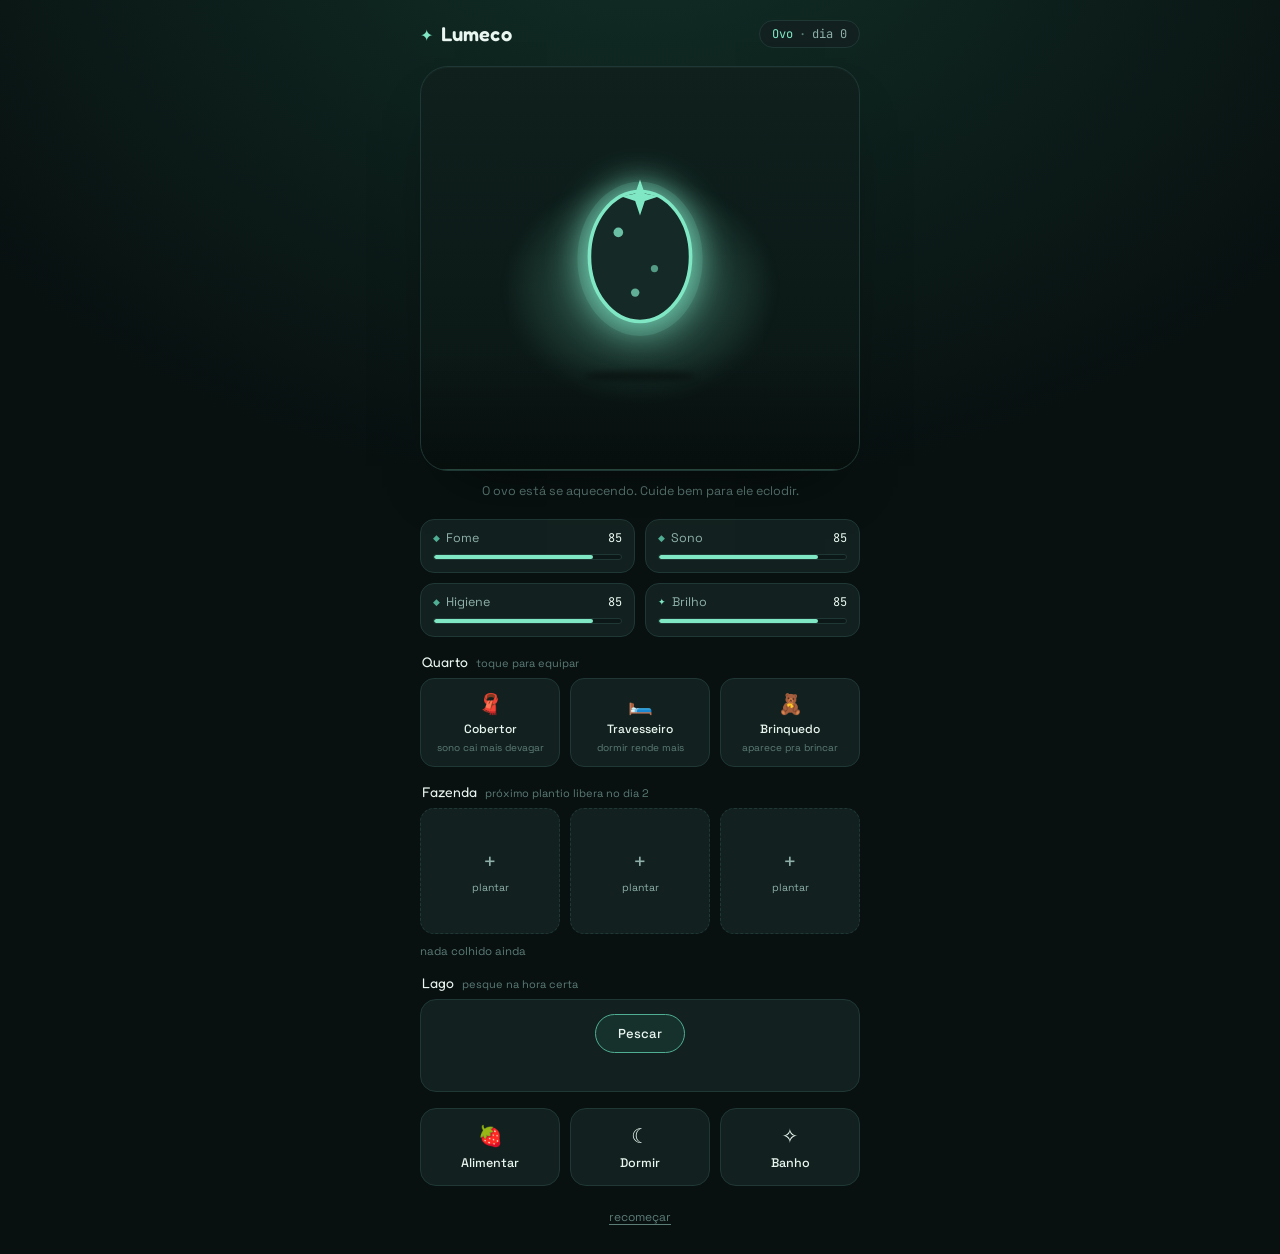
==== index.html @ 7950982f "Adiciona fazendinha (plantio/colheita por tempo) e minigame de pesca" ====
<!DOCTYPE html>
<html lang="pt-BR">
<head>
<meta charset="UTF-8">
<meta name="viewport" content="width=device-width, initial-scale=1.0">
<title>Lumeco — seu bichinho de luz</title>
<link rel="preconnect" href="https://fonts.googleapis.com">
<link rel="preconnect" href="https://fonts.gstatic.com" crossorigin>
<link href="https://fonts.googleapis.com/css2?family=Fredoka:wght@500;600;700&family=Space+Grotesk:wght@400;500;600&family=JetBrains+Mono:wght@500;600&display=swap" rel="stylesheet">
<link rel="stylesheet" href="style.css">
</head>
<body>

<div class="scene">

  <header class="topbar">
    <div class="brand">
      <span class="brand-glyph">✦</span>
      <span class="brand-name">Lumeco</span>
    </div>
    <div class="age-chip">
      <span id="stageLabel">Ovo</span>
      <span class="age-dot">·</span>
      <span id="ageLabel">dia 0</span>
    </div>
  </header>

  <main class="terrarium-wrap">
    <section class="terrarium" id="terrarium">
      <div class="terrarium-glow" id="terrariumGlow"></div>
      <div class="floor"></div>
      <div class="blanket" id="blanket"></div>
      <div class="creature-holder">
        <div class="pillow" id="pillow"></div>
        <svg id="creatureSvg" viewBox="0 0 200 200" class="creature">
          <!-- preenchido via JS -->
        </svg>
        <div class="shadow" id="creatureShadow"></div>
      </div>
      <button class="toy" id="toyBtn" title="Brincar">🧸</button>
      <div class="bubble" id="speechBubble"></div>
      <div class="sparkles" id="sparkles"></div>
    </section>

    <p class="hint" id="hint">Toque em Alimentar, Dormir ou Banho para cuidar dele.</p>
  </main>

  <section class="stats" aria-label="Status do bichinho">
    <div class="stat" data-stat="fome">
      <div class="stat-head">
        <span class="stat-icon">◆</span>
        <span class="stat-name">Fome</span>
        <span class="stat-value" id="valFome">100</span>
      </div>
      <div class="bar"><div class="bar-fill" id="barFome"></div></div>
    </div>
    <div class="stat" data-stat="sono">
      <div class="stat-head">
        <span class="stat-icon">◆</span>
        <span class="stat-name">Sono</span>
        <span class="stat-value" id="valSono">100</span>
      </div>
      <div class="bar"><div class="bar-fill" id="barSono"></div></div>
    </div>
    <div class="stat" data-stat="higiene">
      <div class="stat-head">
        <span class="stat-icon">◆</span>
        <span class="stat-name">Higiene</span>
        <span class="stat-value" id="valHigiene">100</span>
      </div>
      <div class="bar"><div class="bar-fill" id="barHigiene"></div></div>
    </div>
    <div class="stat glow-stat" data-stat="brilho">
      <div class="stat-head">
        <span class="stat-icon">✦</span>
        <span class="stat-name">Brilho</span>
        <span class="stat-value" id="valBrilho">100</span>
      </div>
      <div class="bar"><div class="bar-fill" id="barBrilho"></div></div>
    </div>
  </section>

  <section class="room" aria-label="Itens do quarto">
    <div class="room-head">
      <span class="room-title">Quarto</span>
      <span class="room-sub">toque para equipar</span>
    </div>
    <div class="shelf">
      <button class="item-toggle" id="itemCobertor" data-item="cobertor">
        <span class="item-icon">🧣</span>
        <span class="item-name">Cobertor</span>
        <span class="item-desc">sono cai mais devagar</span>
      </button>
      <button class="item-toggle" id="itemTravesseiro" data-item="travesseiro">
        <span class="item-icon">🛏️</span>
        <span class="item-name">Travesseiro</span>
        <span class="item-desc">dormir rende mais</span>
      </button>
      <button class="item-toggle" id="itemBrinquedo" data-item="brinquedo">
        <span class="item-icon">🧸</span>
        <span class="item-name">Brinquedo</span>
        <span class="item-desc">aparece pra brincar</span>
      </button>
    </div>
  </section>

  <section class="farm" aria-label="Fazenda">
    <div class="room-head">
      <span class="room-title">Fazenda</span>
      <span class="room-sub" id="farmSub">toque num canteiro vazio</span>
    </div>
    <div class="plots" id="plots"></div>
    <div class="inventory" id="inventory"></div>
  </section>

  <section class="pond" aria-label="Lago">
    <div class="room-head">
      <span class="room-title">Lago</span>
      <span class="room-sub">pesque na hora certa</span>
    </div>
    <div class="pond-box" id="pondBox">
      <button class="pond-btn" id="btnFish">Pescar</button>
      <div class="fish-game hidden" id="fishGame">
        <div class="fish-track">
          <div class="fish-zone"></div>
          <div class="fish-marker" id="fishMarker"></div>
        </div>
        <button class="catch-btn" id="btnCatch">Fisgar!</button>
      </div>
      <p class="pond-msg" id="pondMsg"></p>
    </div>
  </section>

  <nav class="actions">
    <button class="action-btn" id="btnFeed" data-action="fome">
      <span class="action-icon">🍓</span>
      <span>Alimentar</span>
    </button>
    <button class="action-btn" id="btnSleep" data-action="sono">
      <span class="action-icon">☾</span>
      <span>Dormir</span>
    </button>
    <button class="action-btn" id="btnClean" data-action="higiene">
      <span class="action-icon">✧</span>
      <span>Banho</span>
    </button>
  </nav>

  <footer class="footer">
    <button class="reset-link" id="btnReset">recomeçar</button>
  </footer>

</div>

<script src="script.js"></script>
</body>
</html>
---- style.css ----
:root {
  --bg: #0c1717;
  --bg-deep: #081010;
  --panel: #12211f;
  --panel-2: #16302c;
  --line: #1f3835;
  --mint: #7fe7c4;
  --mint-soft: #4fae94;
  --amber: #f2a65a;
  --coral: #e2637a;
  --text: #eaf6f0;
  --text-dim: #8fb0aa;
  --text-faint: #5c7c76;

  --font-display: 'Fredoka', system-ui, sans-serif;
  --font-body: 'Space Grotesk', system-ui, sans-serif;
  --font-mono: 'JetBrains Mono', ui-monospace, monospace;
}

* { box-sizing: border-box; }

html, body {
  margin: 0;
  padding: 0;
  background: var(--bg-deep);
  color: var(--text);
  font-family: var(--font-body);
  -webkit-font-smoothing: antialiased;
}

body {
  min-height: 100vh;
  display: flex;
  justify-content: center;
  background:
    radial-gradient(120% 90% at 50% -10%, #123028 0%, transparent 55%),
    var(--bg-deep);
}

.scene {
  width: 100%;
  max-width: 480px;
  min-height: 100vh;
  display: flex;
  flex-direction: column;
  padding: 20px 20px 28px;
}

/* ---------- topbar ---------- */

.topbar {
  display: flex;
  align-items: center;
  justify-content: space-between;
  margin-bottom: 18px;
}

.brand {
  display: flex;
  align-items: baseline;
  gap: 7px;
  font-family: var(--font-display);
  font-weight: 600;
  font-size: 20px;
  letter-spacing: 0.01em;
}

.brand-glyph {
  color: var(--mint);
  font-size: 16px;
}

.age-chip {
  font-family: var(--font-mono);
  font-size: 12px;
  color: var(--text-dim);
  background: var(--panel);
  border: 1px solid var(--line);
  border-radius: 999px;
  padding: 5px 12px;
  display: flex;
  gap: 6px;
  align-items: center;
}

.age-dot { color: var(--text-faint); }

#stageLabel { color: var(--mint); }

/* ---------- terrarium ---------- */

.terrarium-wrap {
  display: flex;
  flex-direction: column;
  align-items: center;
  gap: 10px;
}

.terrarium {
  position: relative;
  width: 100%;
  aspect-ratio: 1 / 0.92;
  border-radius: 28px;
  background: linear-gradient(180deg, #0f201d 0%, #0a1614 100%);
  border: 1px solid var(--line);
  overflow: hidden;
  box-shadow:
    inset 0 1px 0 rgba(255,255,255,0.03),
    0 30px 60px -35px rgba(0,0,0,0.7);
}

.terrarium-glow {
  position: absolute;
  inset: 0;
  background: radial-gradient(45% 40% at 50% 55%, var(--glow-color, var(--mint)) 0%, transparent 70%);
  opacity: var(--glow-strength, 0.25);
  filter: blur(6px);
  transition: opacity 0.6s ease, background 0.6s ease;
  animation: breathe 4.5s ease-in-out infinite;
  pointer-events: none;
}

@keyframes breathe {
  0%, 100% { transform: scale(1); }
  50% { transform: scale(1.08); }
}

.floor {
  position: absolute;
  left: 0; right: 0; bottom: 0;
  height: 30%;
  background: linear-gradient(180deg, transparent 0%, rgba(0,0,0,0.35) 100%);
  pointer-events: none;
}

.creature-holder {
  position: absolute;
  left: 50%;
  bottom: 22%;
  transform: translateX(-50%);
  width: 55%;
  display: flex;
  flex-direction: column;
  align-items: center;
}

.creature {
  width: 100%;
  height: auto;
  animation: bob 3.2s ease-in-out infinite;
  filter: drop-shadow(0 0 18px var(--glow-color, var(--mint)));
}

@keyframes bob {
  0%, 100% { transform: translateY(0); }
  50% { transform: translateY(-6px); }
}

.creature.sad { animation-duration: 3.2s; }
.creature.bounce { animation: hop 0.5s ease-in-out; }

@keyframes hop {
  0% { transform: translateY(0) scale(1); }
  35% { transform: translateY(-18px) scale(1.05, 0.95); }
  60% { transform: translateY(0) scale(0.96, 1.05); }
  100% { transform: translateY(0) scale(1); }
}

.shadow {
  width: 60%;
  height: 10px;
  margin-top: 6px;
  border-radius: 50%;
  background: rgba(0,0,0,0.45);
  filter: blur(3px);
  transition: width 0.3s ease;
}

.bubble {
  position: absolute;
  top: 14px;
  left: 50%;
  transform: translateX(-50%) translateY(-6px);
  background: var(--panel-2);
  border: 1px solid var(--line);
  color: var(--text);
  font-family: var(--font-body);
  font-size: 13px;
  padding: 6px 14px;
  border-radius: 999px;
  opacity: 0;
  pointer-events: none;
  transition: opacity 0.3s ease, transform 0.3s ease;
  white-space: nowrap;
}

.bubble.show {
  opacity: 1;
  transform: translateX(-50%) translateY(0);
}

.pillow {
  width: 46px;
  height: 16px;
  border-radius: 40% 40% 45% 45%;
  background: linear-gradient(180deg, #2a4440, #1a302c);
  border: 1px solid var(--line);
  margin-bottom: -6px;
  opacity: 0;
  transform: scale(0.9);
  transition: opacity 0.4s ease, transform 0.4s ease;
}

.pillow.equipped {
  opacity: 1;
  transform: scale(1);
}

.blanket {
  position: absolute;
  left: 0;
  right: 0;
  bottom: 0;
  height: 0;
  background: linear-gradient(180deg, transparent 0%, rgba(127,231,196,0.10) 40%, rgba(127,231,196,0.22) 100%);
  border-top: 1px solid rgba(127,231,196,0.25);
  transition: height 0.5s ease;
  pointer-events: none;
}

.blanket.equipped {
  height: 16%;
}

.toy {
  position: absolute;
  right: 16px;
  bottom: 16px;
  width: 42px;
  height: 42px;
  border-radius: 50%;
  border: 1px solid var(--line);
  background: var(--panel-2);
  font-size: 19px;
  display: none;
  align-items: center;
  justify-content: center;
  cursor: pointer;
  animation: toy-float 2.6s ease-in-out infinite;
}

.toy.equipped {
  display: flex;
}

.toy:disabled {
  opacity: 0.35;
  cursor: default;
  animation: none;
}

.toy:active:not(:disabled) {
  transform: scale(0.9);
}

@keyframes toy-float {
  0%, 100% { transform: translateY(0); }
  50% { transform: translateY(-5px); }
}

.sparkles {
  position: absolute;
  inset: 0;
  pointer-events: none;
}

.spark {
  position: absolute;
  color: var(--mint);
  font-size: 12px;
  opacity: 0;
  animation: sparkle-up 1.1s ease-out forwards;
}

@keyframes sparkle-up {
  0% { opacity: 0; transform: translateY(0) scale(0.6); }
  20% { opacity: 1; }
  100% { opacity: 0; transform: translateY(-46px) scale(1); }
}

.hint {
  font-size: 12.5px;
  color: var(--text-faint);
  text-align: center;
  margin: 2px 0 0;
}

/* ---------- stats ---------- */

.stats {
  display: grid;
  grid-template-columns: 1fr 1fr;
  gap: 10px;
  margin-top: 20px;
}

.stat {
  background: var(--panel);
  border: 1px solid var(--line);
  border-radius: 14px;
  padding: 10px 12px 12px;
}

.stat-head {
  display: flex;
  align-items: center;
  gap: 6px;
  margin-bottom: 8px;
}

.stat-icon {
  font-size: 9px;
  color: var(--mint-soft);
}

.glow-stat .stat-icon { color: var(--mint); }

.stat-name {
  font-size: 12.5px;
  color: var(--text-dim);
  flex: 1;
}

.stat-value {
  font-family: var(--font-mono);
  font-size: 12px;
  color: var(--text);
}

.bar {
  height: 6px;
  border-radius: 999px;
  background: var(--bg);
  overflow: hidden;
  border: 1px solid var(--line);
}

.bar-fill {
  height: 100%;
  width: 100%;
  border-radius: 999px;
  background: var(--mint);
  transition: width 0.5s ease, background 0.5s ease;
}

/* ---------- room / items ---------- */

.room {
  margin-top: 16px;
}

.room-head {
  display: flex;
  align-items: baseline;
  gap: 8px;
  margin-bottom: 8px;
  padding: 0 2px;
}

.room-title {
  font-family: var(--font-display);
  font-size: 14px;
  color: var(--text);
}

.room-sub {
  font-size: 11px;
  color: var(--text-faint);
}

.shelf {
  display: grid;
  grid-template-columns: repeat(3, 1fr);
  gap: 10px;
}

.item-toggle {
  display: flex;
  flex-direction: column;
  align-items: center;
  gap: 4px;
  padding: 12px 6px;
  border-radius: 14px;
  border: 1px solid var(--line);
  background: var(--panel);
  color: var(--text-dim);
  font-family: var(--font-body);
  cursor: pointer;
  transition: border-color 0.2s ease, background 0.2s ease, transform 0.15s ease;
}

.item-toggle:active {
  transform: scale(0.96);
}

.item-icon {
  font-size: 20px;
}

.item-name {
  font-size: 12px;
  font-weight: 500;
  color: var(--text);
}

.item-desc {
  font-size: 10px;
  color: var(--text-faint);
  text-align: center;
  line-height: 1.3;
}

.item-toggle.on {
  border-color: var(--mint);
  background: var(--panel-2);
  box-shadow: 0 0 0 1px rgba(127,231,196,0.25) inset;
}

.item-toggle.on .item-icon {
  filter: drop-shadow(0 0 6px var(--mint));
}

/* ---------- farm ---------- */

.farm { margin-top: 16px; }

.plots {
  display: grid;
  grid-template-columns: repeat(3, 1fr);
  gap: 10px;
  margin-bottom: 10px;
}

.plot {
  aspect-ratio: 1 / 0.9;
  border-radius: 14px;
  border: 1px dashed var(--line);
  background: var(--panel);
  display: flex;
  flex-direction: column;
  align-items: center;
  justify-content: center;
  gap: 6px;
  cursor: pointer;
  padding: 6px;
  color: var(--text-dim);
  font-family: var(--font-body);
  transition: border-color 0.2s ease, background 0.2s ease;
}

.plot:hover { border-color: var(--mint-soft); }

.plot.growing {
  border-style: solid;
  border-color: var(--line);
  cursor: default;
}

.plot.ready {
  border-style: solid;
  border-color: var(--mint);
  background: var(--panel-2);
  animation: ready-pulse 1.6s ease-in-out infinite;
}

@keyframes ready-pulse {
  0%, 100% { box-shadow: 0 0 0 0 rgba(127,231,196,0.0); }
  50% { box-shadow: 0 0 0 5px rgba(127,231,196,0.12); }
}

.plot-icon { font-size: 22px; }
.plot-label { font-size: 10.5px; text-align: center; line-height: 1.25; }

.plot-bar {
  width: 80%;
  height: 4px;
  border-radius: 999px;
  background: var(--bg);
  border: 1px solid var(--line);
  overflow: hidden;
}
.plot-bar-fill {
  height: 100%;
  background: var(--mint-soft);
  transition: width 1s linear;
}

.plot-picker {
  display: flex;
  gap: 8px;
}
.plot-picker button {
  width: 34px;
  height: 34px;
  border-radius: 10px;
  border: 1px solid var(--line);
  background: var(--panel-2);
  font-size: 16px;
  cursor: pointer;
}

.inventory {
  display: flex;
  flex-wrap: wrap;
  gap: 8px;
}

.inv-item {
  display: flex;
  align-items: center;
  gap: 6px;
  padding: 7px 11px;
  border-radius: 999px;
  border: 1px solid var(--line);
  background: var(--panel);
  font-family: var(--font-mono);
  font-size: 12px;
  color: var(--text-dim);
  cursor: pointer;
}

.inv-item:active { transform: scale(0.95); }
.inv-item .inv-icon { font-size: 14px; }
.inv-item .inv-count { color: var(--mint); }

.inv-empty {
  font-size: 11.5px;
  color: var(--text-faint);
}

/* ---------- pond ---------- */

.pond { margin-top: 16px; }

.pond-box {
  background: var(--panel);
  border: 1px solid var(--line);
  border-radius: 16px;
  padding: 14px;
  display: flex;
  flex-direction: column;
  align-items: center;
  gap: 10px;
}

.pond-btn {
  padding: 10px 22px;
  border-radius: 999px;
  border: 1px solid var(--mint-soft);
  background: var(--panel-2);
  color: var(--text);
  font-family: var(--font-body);
  font-weight: 500;
  font-size: 13px;
  cursor: pointer;
}

.pond-btn:active { transform: scale(0.96); }

.fish-game {
  width: 100%;
  display: flex;
  flex-direction: column;
  align-items: center;
  gap: 12px;
}

.fish-game.hidden { display: none; }

.fish-track {
  position: relative;
  width: 100%;
  height: 14px;
  background: var(--bg);
  border: 1px solid var(--line);
  border-radius: 999px;
  overflow: hidden;
}

.fish-zone {
  position: absolute;
  left: 42%;
  width: 16%;
  top: 0;
  bottom: 0;
  background: rgba(127,231,196,0.22);
}

.fish-marker {
  position: absolute;
  top: -3px;
  left: 0;
  width: 10px;
  height: 20px;
  border-radius: 4px;
  background: var(--mint);
  box-shadow: 0 0 8px var(--mint);
  animation: fish-swim 1.6s ease-in-out infinite;
}

@keyframes fish-swim {
  0%, 100% { left: 0; }
  50% { left: calc(100% - 10px); }
}

.catch-btn {
  padding: 9px 24px;
  border-radius: 999px;
  border: none;
  background: var(--mint);
  color: #0c1717;
  font-family: var(--font-body);
  font-weight: 600;
  font-size: 13px;
  cursor: pointer;
}

.catch-btn:active { transform: scale(0.95); }

.pond-msg {
  min-height: 14px;
  font-size: 12px;
  color: var(--text-dim);
  margin: 0;
}

/* ---------- actions ---------- */

.actions {
  display: grid;
  grid-template-columns: repeat(3, 1fr);
  gap: 10px;
  margin-top: 16px;
}

.action-btn {
  display: flex;
  flex-direction: column;
  align-items: center;
  gap: 6px;
  padding: 14px 8px;
  border-radius: 16px;
  border: 1px solid var(--line);
  background: var(--panel);
  color: var(--text);
  font-family: var(--font-body);
  font-size: 12.5px;
  font-weight: 500;
  cursor: pointer;
  transition: transform 0.15s ease, background 0.15s ease, border-color 0.15s ease;
}

.action-btn:hover {
  border-color: var(--mint-soft);
  background: var(--panel-2);
}

.action-btn:active {
  transform: scale(0.95);
}

.action-icon {
  font-size: 20px;
}

.action-btn:disabled {
  opacity: 0.4;
  cursor: default;
  transform: none;
}

/* ---------- footer ---------- */

.footer {
  display: flex;
  justify-content: center;
  margin-top: 22px;
}

.reset-link {
  background: none;
  border: none;
  color: var(--text-faint);
  font-family: var(--font-body);
  font-size: 12px;
  text-decoration: underline;
  text-underline-offset: 3px;
  cursor: pointer;
}

.reset-link:hover { color: var(--text-dim); }

/* ---------- responsive ---------- */

@media (max-width: 360px) {
  .stats { grid-template-columns: 1fr; }
}
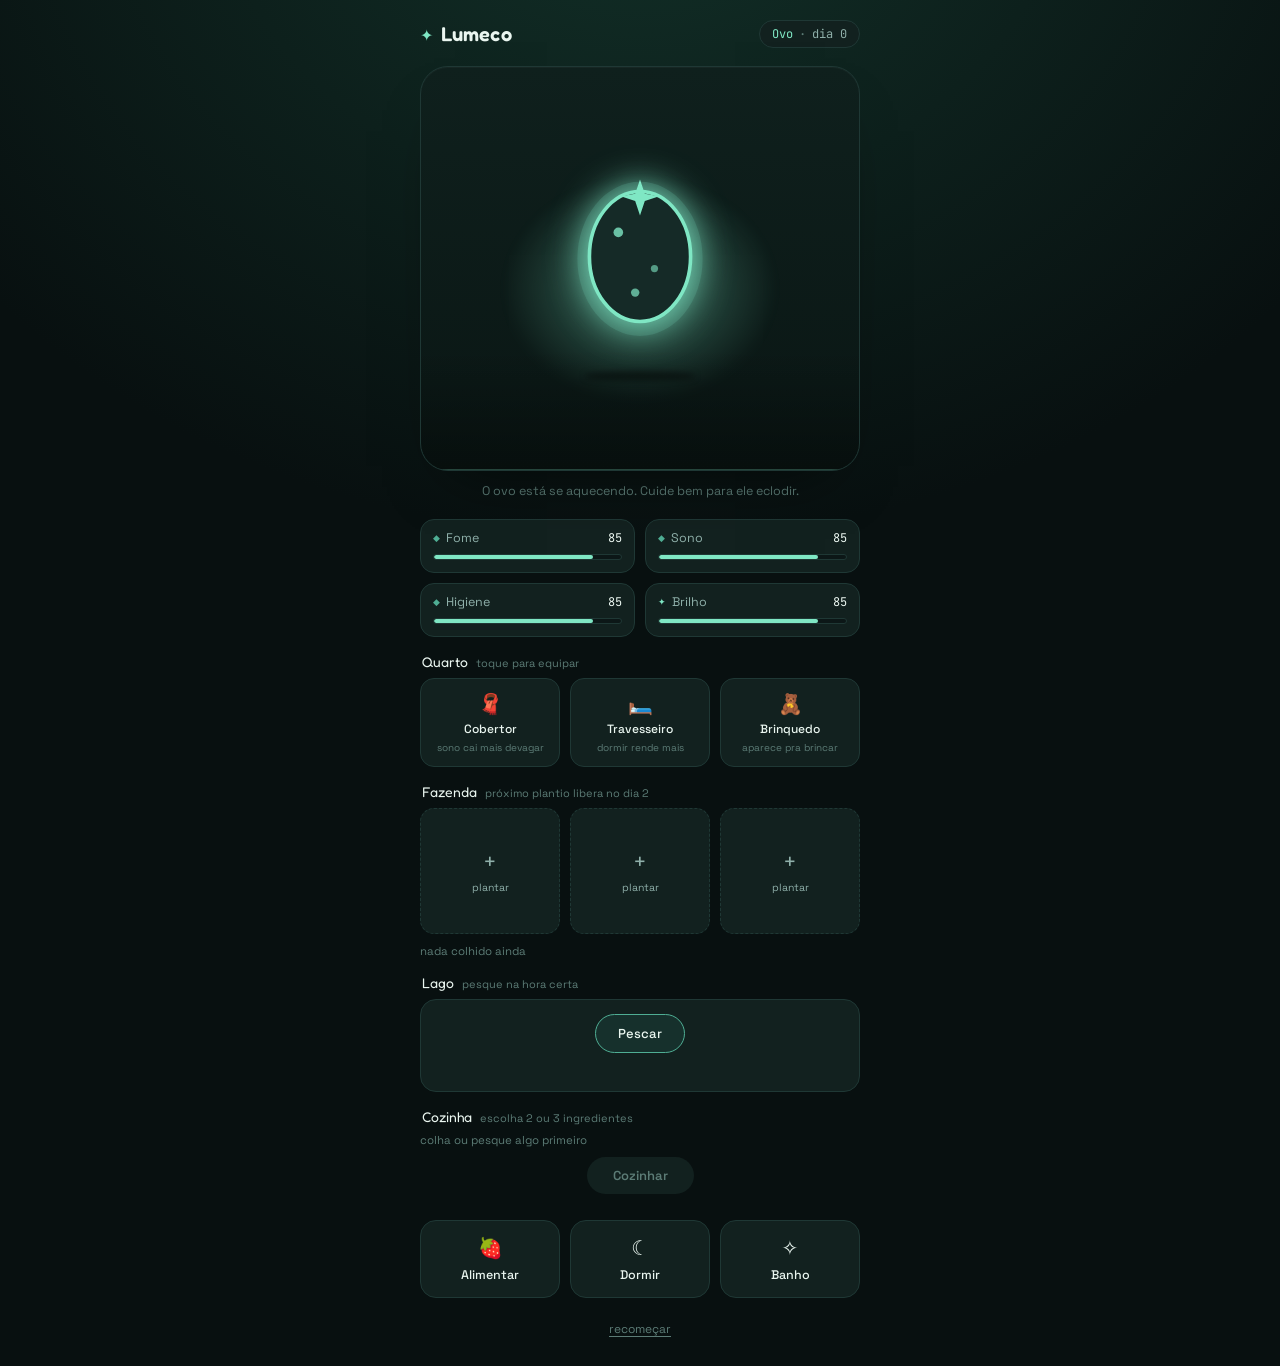
==== commit 771ab4b8: "Adiciona cozinha: combinar ingredientes em pratos unicos e nomeados pelo usuario" ====
--- a/index.html
+++ b/index.html
@@ -131,6 +131,23 @@
     </div>
   </section>
 
+  <section class="kitchen" aria-label="Cozinha">
+    <div class="room-head">
+      <span class="room-title">Cozinha</span>
+      <span class="room-sub">escolha 2 ou 3 ingredientes</span>
+    </div>
+    <div class="ingredients" id="ingredients"></div>
+    <div class="cook-row">
+      <button class="cook-btn" id="btnCook" disabled>Cozinhar</button>
+    </div>
+    <div class="naming hidden" id="namingBox">
+      <input type="text" id="dishNameInput" maxlength="24" placeholder="Nome do prato novo...">
+      <button class="name-confirm" id="btnConfirmName">Salvar</button>
+      <button class="name-cancel" id="btnCancelName">cancelar</button>
+    </div>
+    <div class="dishes" id="dishes"></div>
+  </section>
+
   <nav class="actions">
     <button class="action-btn" id="btnFeed" data-action="fome">
       <span class="action-icon">🍓</span>
--- a/style.css
+++ b/style.css
@@ -634,6 +634,124 @@
   margin: 0;
 }
 
+/* ---------- kitchen ---------- */
+
+.kitchen { margin-top: 16px; }
+
+.ingredients {
+  display: flex;
+  flex-wrap: wrap;
+  gap: 8px;
+  margin-bottom: 10px;
+}
+
+.ing-chip {
+  display: flex;
+  align-items: center;
+  gap: 6px;
+  padding: 7px 11px;
+  border-radius: 999px;
+  border: 1px solid var(--line);
+  background: var(--panel);
+  font-family: var(--font-mono);
+  font-size: 12px;
+  color: var(--text-dim);
+  cursor: pointer;
+  transition: border-color 0.2s ease, background 0.2s ease;
+}
+
+.ing-chip.on {
+  border-color: var(--mint);
+  background: var(--panel-2);
+  box-shadow: 0 0 0 1px rgba(127,231,196,0.25) inset;
+}
+
+.ing-chip .inv-icon { font-size: 14px; }
+.ing-chip .inv-count { color: var(--mint); }
+
+.cook-row {
+  display: flex;
+  justify-content: center;
+  margin-bottom: 10px;
+}
+
+.cook-btn {
+  padding: 10px 26px;
+  border-radius: 999px;
+  border: none;
+  background: var(--mint);
+  color: #0c1717;
+  font-family: var(--font-body);
+  font-weight: 600;
+  font-size: 13px;
+  cursor: pointer;
+}
+
+.cook-btn:disabled {
+  background: var(--panel);
+  color: var(--text-faint);
+  cursor: default;
+}
+
+.naming {
+  display: flex;
+  align-items: center;
+  gap: 8px;
+  margin-bottom: 10px;
+  flex-wrap: wrap;
+}
+
+.naming.hidden { display: none; }
+
+.naming input {
+  flex: 1;
+  min-width: 140px;
+  background: var(--bg);
+  border: 1px solid var(--line);
+  border-radius: 10px;
+  padding: 9px 12px;
+  color: var(--text);
+  font-family: var(--font-body);
+  font-size: 13px;
+}
+
+.naming input:focus {
+  outline: none;
+  border-color: var(--mint-soft);
+}
+
+.name-confirm {
+  padding: 9px 16px;
+  border-radius: 10px;
+  border: none;
+  background: var(--mint);
+  color: #0c1717;
+  font-weight: 600;
+  font-size: 12.5px;
+  cursor: pointer;
+}
+
+.name-cancel {
+  background: none;
+  border: none;
+  color: var(--text-faint);
+  font-size: 11.5px;
+  text-decoration: underline;
+  cursor: pointer;
+}
+
+.dishes {
+  display: flex;
+  flex-wrap: wrap;
+  gap: 8px;
+}
+
+.dish-name {
+  color: var(--text);
+  font-family: var(--font-body);
+  font-size: 12px;
+}
+
 /* ---------- actions ---------- */
 
 .actions {
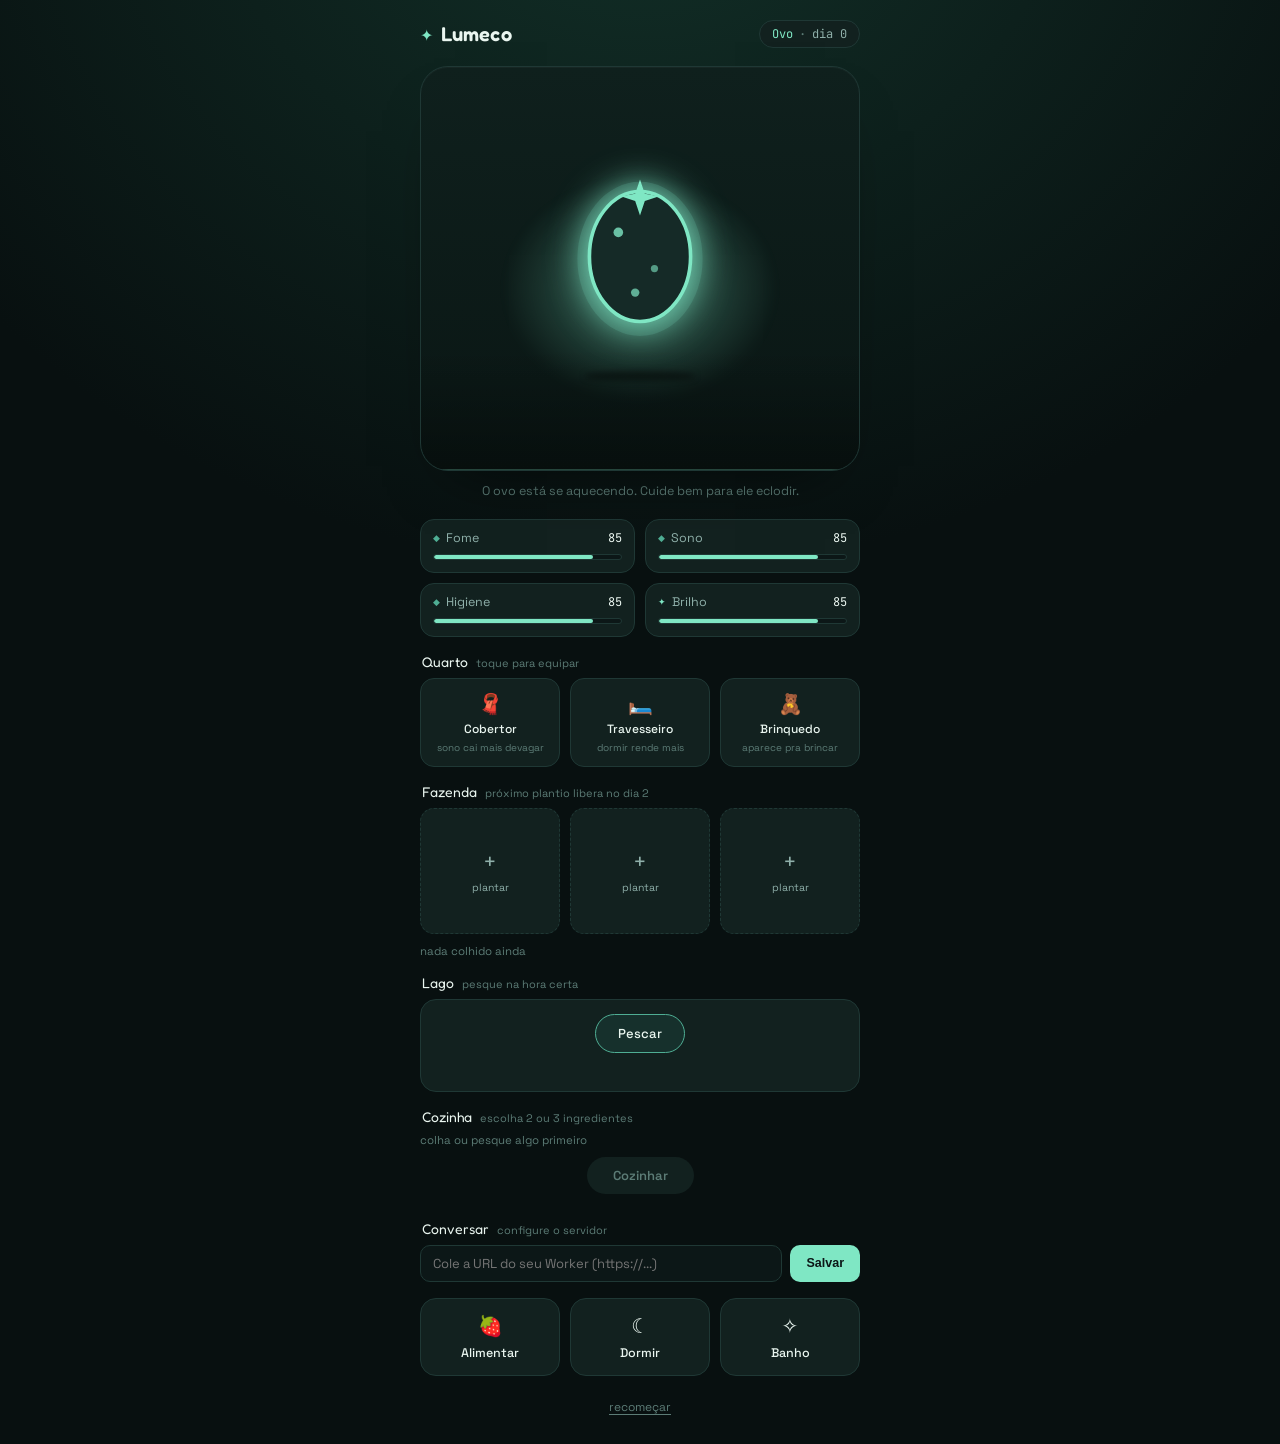
==== commit 3e558290: "Adiciona chat com Groq via proxy Cloudflare Worker (memoria resumida, sem chave exposta no site)" ====
--- a/index.html
+++ b/index.html
@@ -148,6 +148,27 @@
     <div class="dishes" id="dishes"></div>
   </section>
 
+  <section class="chat-section" aria-label="Conversar">
+    <div class="room-head">
+      <span class="room-title">Conversar</span>
+      <span class="room-sub" id="chatSub">configure o servidor</span>
+    </div>
+
+    <div class="chat-setup" id="chatSetup">
+      <input type="text" id="workerUrlInput" placeholder="Cole a URL do seu Worker (https://...)">
+      <button class="name-confirm" id="btnSaveWorker">Salvar</button>
+    </div>
+
+    <div class="chat-box hidden" id="chatBox">
+      <div class="chat-log" id="chatLog"></div>
+      <div class="chat-input-row">
+        <input type="text" id="chatInput" maxlength="300" placeholder="Fale com o Lumeco...">
+        <button class="name-confirm" id="btnSendChat">Enviar</button>
+      </div>
+      <button class="name-cancel" id="btnReconfigWorker">trocar servidor</button>
+    </div>
+  </section>
+
   <nav class="actions">
     <button class="action-btn" id="btnFeed" data-action="fome">
       <span class="action-icon">🍓</span>
--- a/style.css
+++ b/style.css
@@ -634,6 +634,96 @@
   margin: 0;
 }
 
+/* ---------- chat ---------- */
+
+.chat-section { margin-top: 16px; }
+
+.chat-setup {
+  display: flex;
+  gap: 8px;
+  flex-wrap: wrap;
+}
+
+.chat-setup input {
+  flex: 1;
+  min-width: 160px;
+  background: var(--bg);
+  border: 1px solid var(--line);
+  border-radius: 10px;
+  padding: 9px 12px;
+  color: var(--text);
+  font-family: var(--font-body);
+  font-size: 13px;
+}
+
+.chat-setup input:focus {
+  outline: none;
+  border-color: var(--mint-soft);
+}
+
+.chat-box.hidden, .chat-setup.hidden { display: none; }
+
+.chat-log {
+  display: flex;
+  flex-direction: column;
+  gap: 8px;
+  max-height: 260px;
+  overflow-y: auto;
+  padding: 4px 2px 10px;
+}
+
+.chat-msg {
+  max-width: 82%;
+  padding: 8px 12px;
+  border-radius: 14px;
+  font-size: 13px;
+  line-height: 1.4;
+}
+
+.chat-msg.user {
+  align-self: flex-end;
+  background: var(--panel-2);
+  border: 1px solid var(--line);
+  color: var(--text);
+}
+
+.chat-msg.assistant {
+  align-self: flex-start;
+  background: rgba(127,231,196,0.10);
+  border: 1px solid rgba(127,231,196,0.3);
+  color: var(--text);
+}
+
+.chat-msg.pending {
+  color: var(--text-faint);
+  font-style: italic;
+}
+
+.chat-input-row {
+  display: flex;
+  gap: 8px;
+}
+
+.chat-input-row input {
+  flex: 1;
+  background: var(--bg);
+  border: 1px solid var(--line);
+  border-radius: 10px;
+  padding: 9px 12px;
+  color: var(--text);
+  font-family: var(--font-body);
+  font-size: 13px;
+}
+
+.chat-input-row input:focus {
+  outline: none;
+  border-color: var(--mint-soft);
+}
+
+.chat-reconfig {
+  margin-top: 6px;
+}
+
 /* ---------- kitchen ---------- */
 
 .kitchen { margin-top: 16px; }
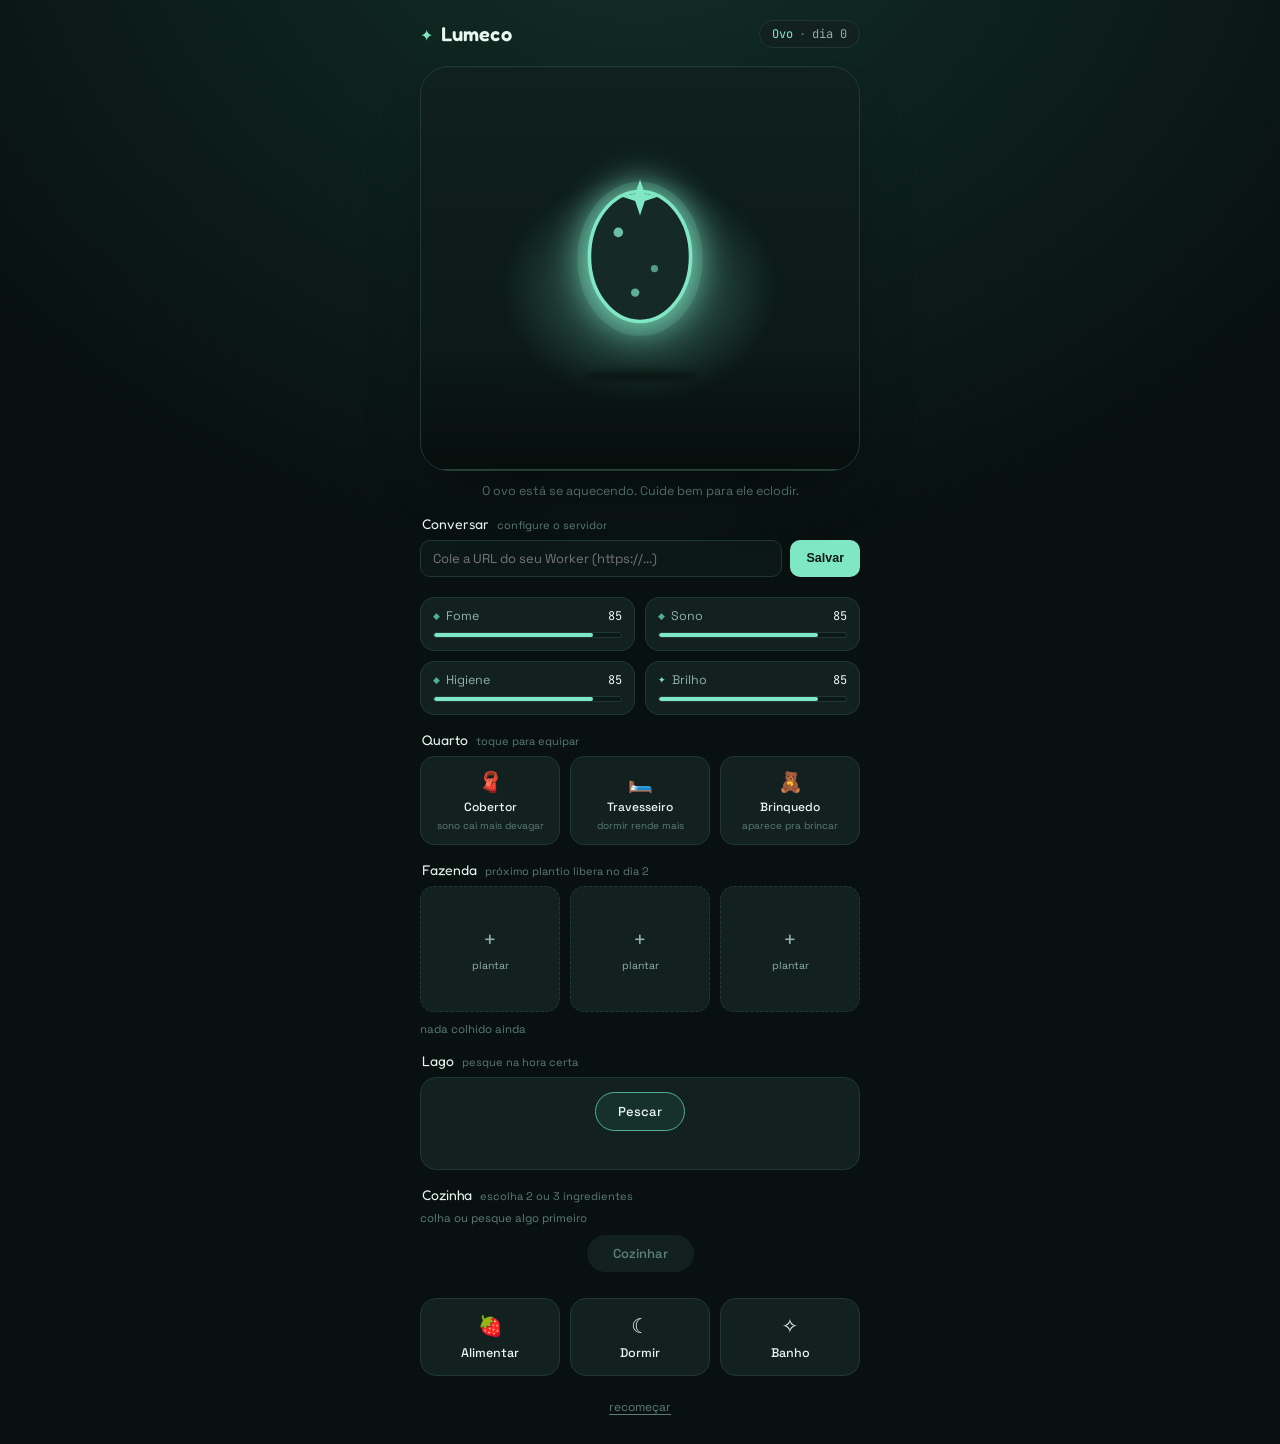
==== commit b3cc6968: "Move o chat para o topo da pagina e mostra a resposta do Lumeco como balaozinho animado" ====
--- a/index.html
+++ b/index.html
@@ -44,6 +44,27 @@
 
     <p class="hint" id="hint">Toque em Alimentar, Dormir ou Banho para cuidar dele.</p>
   </main>
+
+  <section class="chat-section" aria-label="Conversar">
+    <div class="room-head">
+      <span class="room-title">Conversar</span>
+      <span class="room-sub" id="chatSub">configure o servidor</span>
+    </div>
+
+    <div class="chat-setup" id="chatSetup">
+      <input type="text" id="workerUrlInput" placeholder="Cole a URL do seu Worker (https://...)">
+      <button class="name-confirm" id="btnSaveWorker">Salvar</button>
+    </div>
+
+    <div class="chat-box hidden" id="chatBox">
+      <div class="chat-log" id="chatLog"></div>
+      <div class="chat-input-row">
+        <input type="text" id="chatInput" maxlength="300" placeholder="Fale com o Lumeco...">
+        <button class="name-confirm" id="btnSendChat">Enviar</button>
+      </div>
+      <button class="name-cancel" id="btnReconfigWorker">trocar servidor</button>
+    </div>
+  </section>
 
   <section class="stats" aria-label="Status do bichinho">
     <div class="stat" data-stat="fome">
@@ -148,27 +169,6 @@
     <div class="dishes" id="dishes"></div>
   </section>
 
-  <section class="chat-section" aria-label="Conversar">
-    <div class="room-head">
-      <span class="room-title">Conversar</span>
-      <span class="room-sub" id="chatSub">configure o servidor</span>
-    </div>
-
-    <div class="chat-setup" id="chatSetup">
-      <input type="text" id="workerUrlInput" placeholder="Cole a URL do seu Worker (https://...)">
-      <button class="name-confirm" id="btnSaveWorker">Salvar</button>
-    </div>
-
-    <div class="chat-box hidden" id="chatBox">
-      <div class="chat-log" id="chatLog"></div>
-      <div class="chat-input-row">
-        <input type="text" id="chatInput" maxlength="300" placeholder="Fale com o Lumeco...">
-        <button class="name-confirm" id="btnSendChat">Enviar</button>
-      </div>
-      <button class="name-cancel" id="btnReconfigWorker">trocar servidor</button>
-    </div>
-  </section>
-
   <nav class="actions">
     <button class="action-btn" id="btnFeed" data-action="fome">
       <span class="action-icon">🍓</span>
--- a/style.css
+++ b/style.css
@@ -192,6 +192,16 @@
   pointer-events: none;
   transition: opacity 0.3s ease, transform 0.3s ease;
   white-space: nowrap;
+  max-width: 88%;
+  z-index: 2;
+}
+
+.bubble.bubble-long {
+  white-space: normal;
+  text-align: center;
+  border-radius: 18px;
+  line-height: 1.4;
+  padding: 10px 16px;
 }
 
 .bubble.show {
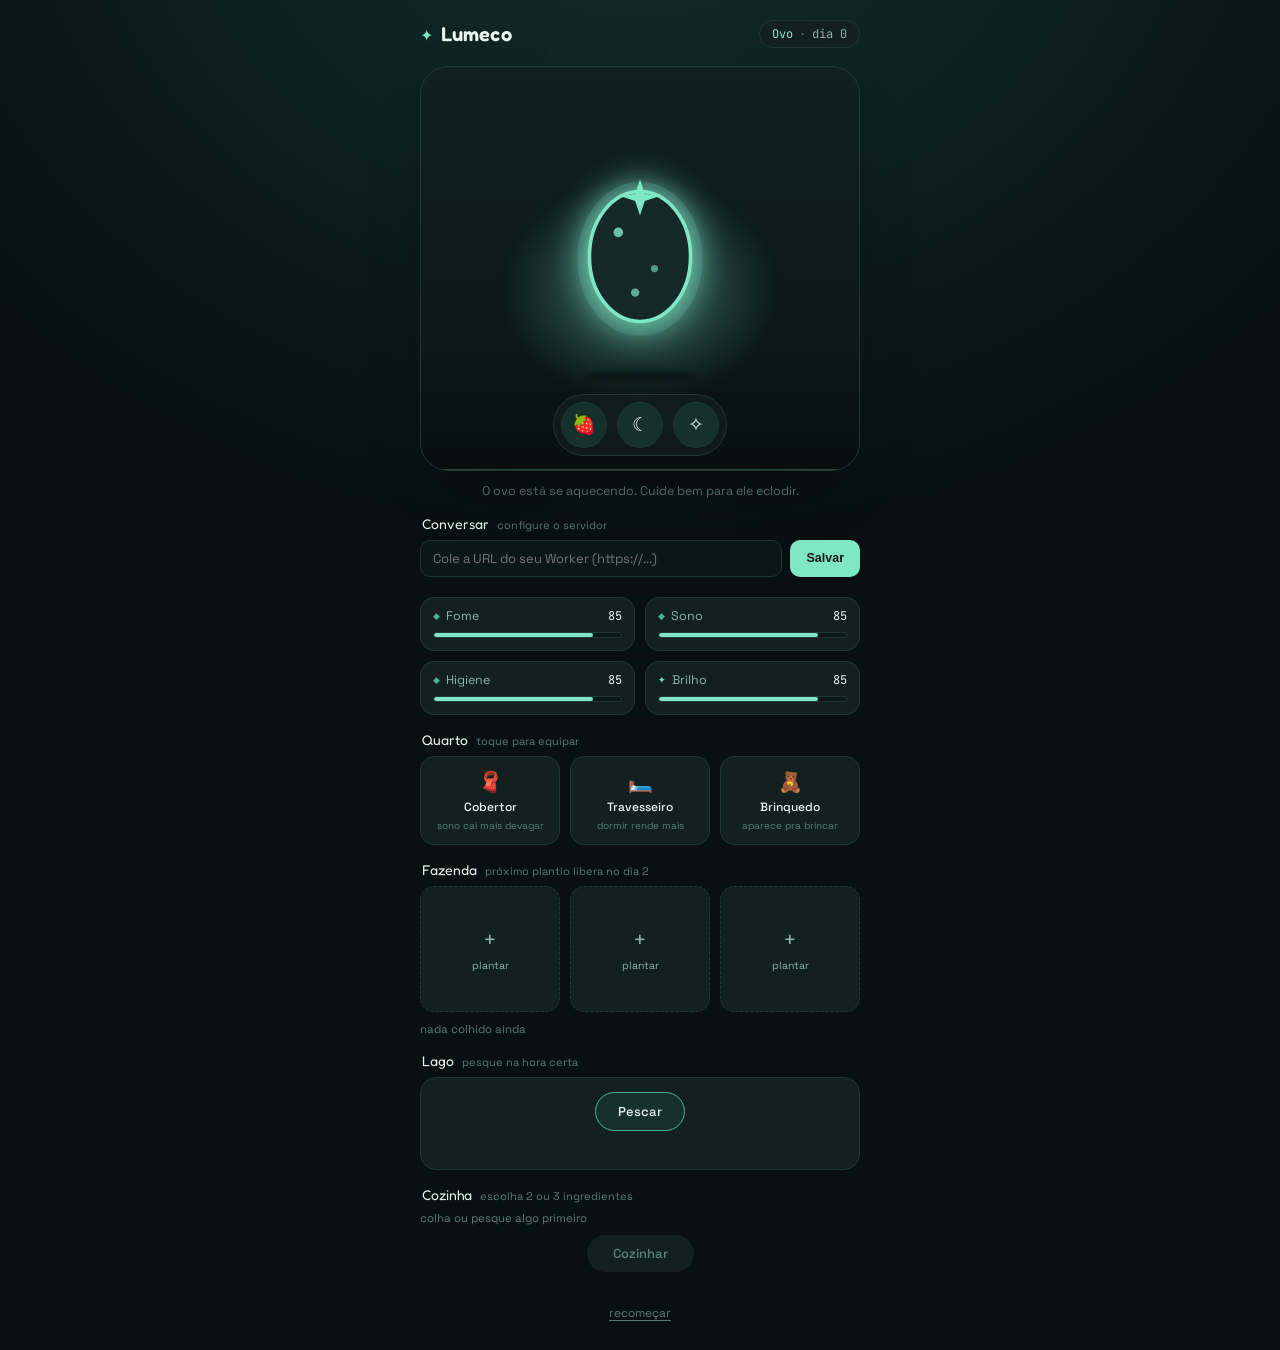
==== commit 5bc898c6: "Move Alimentar/Dormir/Banho para dock flutuante dentro do terrario; versiona assets para evitar cach" ====
--- a/index.html
+++ b/index.html
@@ -7,7 +7,7 @@
 <link rel="preconnect" href="https://fonts.googleapis.com">
 <link rel="preconnect" href="https://fonts.gstatic.com" crossorigin>
 <link href="https://fonts.googleapis.com/css2?family=Fredoka:wght@500;600;700&family=Space+Grotesk:wght@400;500;600&family=JetBrains+Mono:wght@500;600&display=swap" rel="stylesheet">
-<link rel="stylesheet" href="style.css">
+<link rel="stylesheet" href="style.css?v=2">
 </head>
 <body>
 
@@ -40,6 +40,11 @@
       <button class="toy" id="toyBtn" title="Brincar">🧸</button>
       <div class="bubble" id="speechBubble"></div>
       <div class="sparkles" id="sparkles"></div>
+      <div class="dock" id="actionDock">
+        <button class="dock-btn" id="btnFeed" data-action="fome" title="Alimentar">🍓</button>
+        <button class="dock-btn" id="btnSleep" data-action="sono" title="Dormir">☾</button>
+        <button class="dock-btn" id="btnClean" data-action="higiene" title="Banho">✧</button>
+      </div>
     </section>
 
     <p class="hint" id="hint">Toque em Alimentar, Dormir ou Banho para cuidar dele.</p>
@@ -169,27 +174,12 @@
     <div class="dishes" id="dishes"></div>
   </section>
 
-  <nav class="actions">
-    <button class="action-btn" id="btnFeed" data-action="fome">
-      <span class="action-icon">🍓</span>
-      <span>Alimentar</span>
-    </button>
-    <button class="action-btn" id="btnSleep" data-action="sono">
-      <span class="action-icon">☾</span>
-      <span>Dormir</span>
-    </button>
-    <button class="action-btn" id="btnClean" data-action="higiene">
-      <span class="action-icon">✧</span>
-      <span>Banho</span>
-    </button>
-  </nav>
-
   <footer class="footer">
     <button class="reset-link" id="btnReset">recomeçar</button>
   </footer>
 
 </div>
 
-<script src="script.js"></script>
+<script src="script.js?v=2"></script>
 </body>
 </html>
--- a/style.css
+++ b/style.css
@@ -244,8 +244,8 @@
 
 .toy {
   position: absolute;
-  right: 16px;
-  bottom: 16px;
+  right: 14px;
+  bottom: 76px;
   width: 42px;
   height: 42px;
   border-radius: 50%;
@@ -852,7 +852,51 @@
   font-size: 12px;
 }
 
-/* ---------- actions ---------- */
+.dock {
+  position: absolute;
+  left: 50%;
+  bottom: 14px;
+  transform: translateX(-50%);
+  display: flex;
+  gap: 10px;
+  background: rgba(18,33,31,0.72);
+  backdrop-filter: blur(8px);
+  -webkit-backdrop-filter: blur(8px);
+  border: 1px solid var(--line);
+  border-radius: 999px;
+  padding: 7px;
+  z-index: 3;
+}
+
+.dock-btn {
+  width: 46px;
+  height: 46px;
+  border-radius: 50%;
+  border: 1px solid var(--line);
+  background: var(--panel-2);
+  display: flex;
+  align-items: center;
+  justify-content: center;
+  font-size: 19px;
+  color: var(--text);
+  cursor: pointer;
+  transition: transform 0.15s ease, border-color 0.15s ease;
+}
+
+.dock-btn:active:not(:disabled) {
+  transform: scale(0.9);
+}
+
+.dock-btn:hover:not(:disabled) {
+  border-color: var(--mint-soft);
+}
+
+.dock-btn:disabled {
+  opacity: 0.35;
+  cursor: default;
+}
+
+/* ---------- actions (legado, sem uso — mantido por segurança) ---------- */
 
 .actions {
   display: grid;
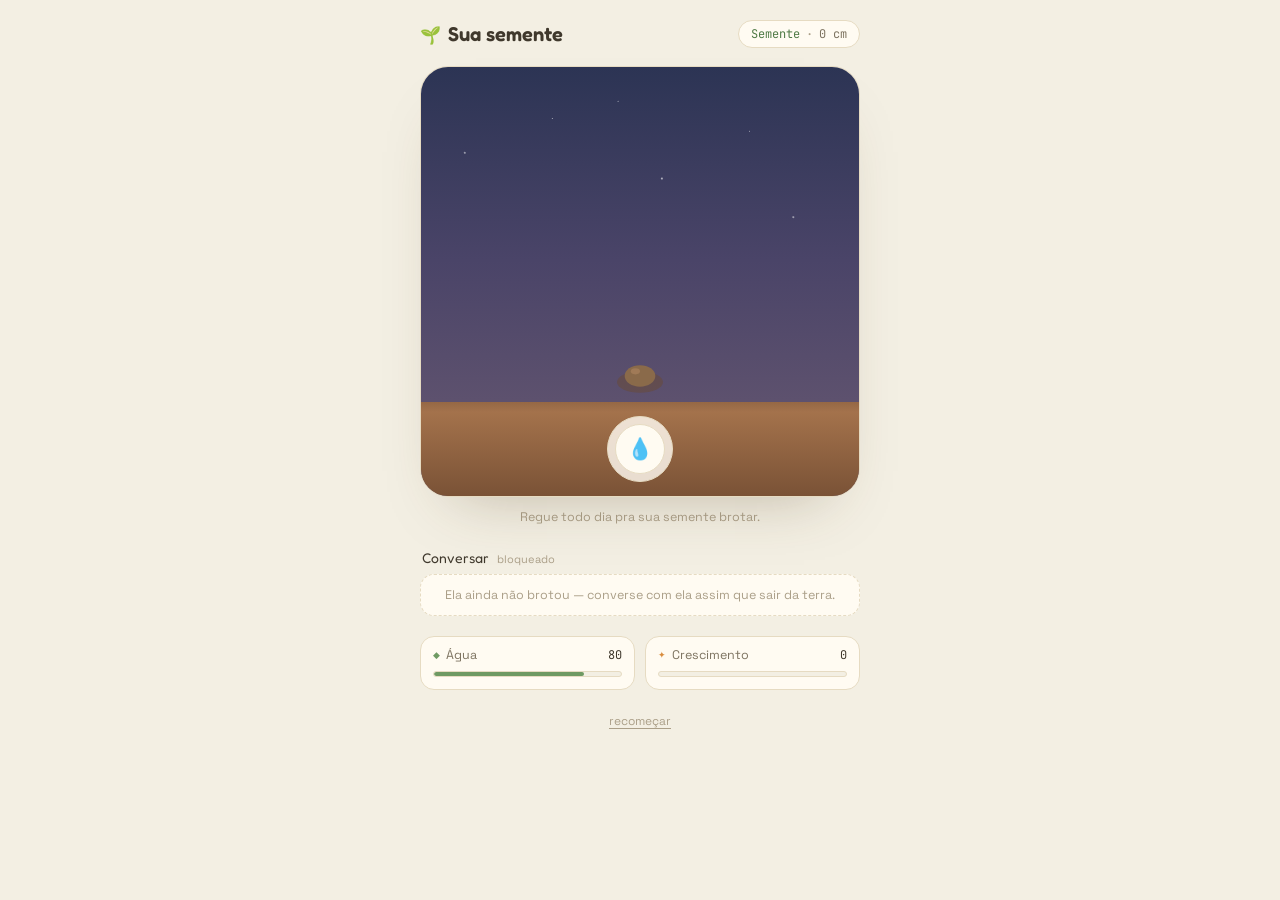
==== commit 19922984: "Pivot: Lumeco vira Raiz, uma arvore de estimacao com crescimento infinito, genoma proprio por sement" ====
--- a/index.html
+++ b/index.html
@@ -3,11 +3,11 @@
 <head>
 <meta charset="UTF-8">
 <meta name="viewport" content="width=device-width, initial-scale=1.0">
-<title>Lumeco — seu bichinho de luz</title>
+<title>Raiz — sua árvore cresce com você</title>
 <link rel="preconnect" href="https://fonts.googleapis.com">
 <link rel="preconnect" href="https://fonts.gstatic.com" crossorigin>
 <link href="https://fonts.googleapis.com/css2?family=Fredoka:wght@500;600;700&family=Space+Grotesk:wght@400;500;600&family=JetBrains+Mono:wght@500;600&display=swap" rel="stylesheet">
-<link rel="stylesheet" href="style.css?v=2">
+<link rel="stylesheet" href="style.css?v=1">
 </head>
 <body>
 
@@ -15,40 +15,42 @@
 
   <header class="topbar">
     <div class="brand">
-      <span class="brand-glyph">✦</span>
-      <span class="brand-name">Lumeco</span>
+      <span class="brand-glyph">🌱</span>
+      <span class="brand-name" id="brandName">Sua semente</span>
     </div>
     <div class="age-chip">
-      <span id="stageLabel">Ovo</span>
+      <span id="stageLabel">Semente</span>
       <span class="age-dot">·</span>
-      <span id="ageLabel">dia 0</span>
+      <span id="heightLabel">0 cm</span>
     </div>
   </header>
 
-  <main class="terrarium-wrap">
-    <section class="terrarium" id="terrarium">
-      <div class="terrarium-glow" id="terrariumGlow"></div>
-      <div class="floor"></div>
-      <div class="blanket" id="blanket"></div>
-      <div class="creature-holder">
-        <div class="pillow" id="pillow"></div>
-        <svg id="creatureSvg" viewBox="0 0 200 200" class="creature">
-          <!-- preenchido via JS -->
-        </svg>
-        <div class="shadow" id="creatureShadow"></div>
+  <main class="garden-wrap">
+    <section class="garden" id="garden">
+      <div class="sky" id="sky"></div>
+      <div class="ground"></div>
+      <div class="tree-holder">
+        <svg id="treeSvg" viewBox="0 0 200 220" class="tree"></svg>
       </div>
-      <button class="toy" id="toyBtn" title="Brincar">🧸</button>
       <div class="bubble" id="speechBubble"></div>
       <div class="sparkles" id="sparkles"></div>
       <div class="dock" id="actionDock">
-        <button class="dock-btn" id="btnFeed" data-action="fome" title="Alimentar">🍓</button>
-        <button class="dock-btn" id="btnSleep" data-action="sono" title="Dormir">☾</button>
-        <button class="dock-btn" id="btnClean" data-action="higiene" title="Banho">✧</button>
+        <button class="dock-btn" id="btnWater" title="Regar">💧</button>
       </div>
     </section>
 
-    <p class="hint" id="hint">Toque em Alimentar, Dormir ou Banho para cuidar dele.</p>
+    <p class="hint" id="hint">Regue todo dia pra sua semente brotar.</p>
+    <p class="equivalence" id="equivalence"></p>
   </main>
+
+  <div class="birth-card hidden" id="birthCard">
+    <p class="birth-title">Sua árvore nasceu! 🌿</p>
+    <p class="birth-species" id="birthSpecies"></p>
+    <div class="naming">
+      <input type="text" id="treeNameInput" maxlength="24" placeholder="Dê um nome a ela...">
+      <button class="name-confirm" id="btnConfirmTreeName">Batizar</button>
+    </div>
+  </div>
 
   <section class="chat-section" aria-label="Conversar">
     <div class="room-head">
@@ -56,7 +58,9 @@
       <span class="room-sub" id="chatSub">configure o servidor</span>
     </div>
 
-    <div class="chat-setup" id="chatSetup">
+    <p class="chat-locked hidden" id="chatLocked">Ela ainda não brotou — converse com ela assim que sair da terra.</p>
+
+    <div class="chat-setup hidden" id="chatSetup">
       <input type="text" id="workerUrlInput" placeholder="Cole a URL do seu Worker (https://...)">
       <button class="name-confirm" id="btnSaveWorker">Salvar</button>
     </div>
@@ -64,114 +68,30 @@
     <div class="chat-box hidden" id="chatBox">
       <div class="chat-log" id="chatLog"></div>
       <div class="chat-input-row">
-        <input type="text" id="chatInput" maxlength="300" placeholder="Fale com o Lumeco...">
+        <input type="text" id="chatInput" maxlength="300" placeholder="Fale com sua árvore...">
         <button class="name-confirm" id="btnSendChat">Enviar</button>
       </div>
       <button class="name-cancel" id="btnReconfigWorker">trocar servidor</button>
     </div>
   </section>
 
-  <section class="stats" aria-label="Status do bichinho">
-    <div class="stat" data-stat="fome">
+  <section class="stats" aria-label="Status da árvore">
+    <div class="stat" data-stat="agua">
       <div class="stat-head">
         <span class="stat-icon">◆</span>
-        <span class="stat-name">Fome</span>
-        <span class="stat-value" id="valFome">100</span>
+        <span class="stat-name">Água</span>
+        <span class="stat-value" id="valAgua">100</span>
       </div>
-      <div class="bar"><div class="bar-fill" id="barFome"></div></div>
+      <div class="bar"><div class="bar-fill" id="barAgua"></div></div>
     </div>
-    <div class="stat" data-stat="sono">
-      <div class="stat-head">
-        <span class="stat-icon">◆</span>
-        <span class="stat-name">Sono</span>
-        <span class="stat-value" id="valSono">100</span>
-      </div>
-      <div class="bar"><div class="bar-fill" id="barSono"></div></div>
-    </div>
-    <div class="stat" data-stat="higiene">
-      <div class="stat-head">
-        <span class="stat-icon">◆</span>
-        <span class="stat-name">Higiene</span>
-        <span class="stat-value" id="valHigiene">100</span>
-      </div>
-      <div class="bar"><div class="bar-fill" id="barHigiene"></div></div>
-    </div>
-    <div class="stat glow-stat" data-stat="brilho">
+    <div class="stat glow-stat" data-stat="crescimento">
       <div class="stat-head">
         <span class="stat-icon">✦</span>
-        <span class="stat-name">Brilho</span>
-        <span class="stat-value" id="valBrilho">100</span>
+        <span class="stat-name">Crescimento</span>
+        <span class="stat-value" id="valCrescimento">0</span>
       </div>
-      <div class="bar"><div class="bar-fill" id="barBrilho"></div></div>
+      <div class="bar"><div class="bar-fill" id="barCrescimento"></div></div>
     </div>
-  </section>
-
-  <section class="room" aria-label="Itens do quarto">
-    <div class="room-head">
-      <span class="room-title">Quarto</span>
-      <span class="room-sub">toque para equipar</span>
-    </div>
-    <div class="shelf">
-      <button class="item-toggle" id="itemCobertor" data-item="cobertor">
-        <span class="item-icon">🧣</span>
-        <span class="item-name">Cobertor</span>
-        <span class="item-desc">sono cai mais devagar</span>
-      </button>
-      <button class="item-toggle" id="itemTravesseiro" data-item="travesseiro">
-        <span class="item-icon">🛏️</span>
-        <span class="item-name">Travesseiro</span>
-        <span class="item-desc">dormir rende mais</span>
-      </button>
-      <button class="item-toggle" id="itemBrinquedo" data-item="brinquedo">
-        <span class="item-icon">🧸</span>
-        <span class="item-name">Brinquedo</span>
-        <span class="item-desc">aparece pra brincar</span>
-      </button>
-    </div>
-  </section>
-
-  <section class="farm" aria-label="Fazenda">
-    <div class="room-head">
-      <span class="room-title">Fazenda</span>
-      <span class="room-sub" id="farmSub">toque num canteiro vazio</span>
-    </div>
-    <div class="plots" id="plots"></div>
-    <div class="inventory" id="inventory"></div>
-  </section>
-
-  <section class="pond" aria-label="Lago">
-    <div class="room-head">
-      <span class="room-title">Lago</span>
-      <span class="room-sub">pesque na hora certa</span>
-    </div>
-    <div class="pond-box" id="pondBox">
-      <button class="pond-btn" id="btnFish">Pescar</button>
-      <div class="fish-game hidden" id="fishGame">
-        <div class="fish-track">
-          <div class="fish-zone"></div>
-          <div class="fish-marker" id="fishMarker"></div>
-        </div>
-        <button class="catch-btn" id="btnCatch">Fisgar!</button>
-      </div>
-      <p class="pond-msg" id="pondMsg"></p>
-    </div>
-  </section>
-
-  <section class="kitchen" aria-label="Cozinha">
-    <div class="room-head">
-      <span class="room-title">Cozinha</span>
-      <span class="room-sub">escolha 2 ou 3 ingredientes</span>
-    </div>
-    <div class="ingredients" id="ingredients"></div>
-    <div class="cook-row">
-      <button class="cook-btn" id="btnCook" disabled>Cozinhar</button>
-    </div>
-    <div class="naming hidden" id="namingBox">
-      <input type="text" id="dishNameInput" maxlength="24" placeholder="Nome do prato novo...">
-      <button class="name-confirm" id="btnConfirmName">Salvar</button>
-      <button class="name-cancel" id="btnCancelName">cancelar</button>
-    </div>
-    <div class="dishes" id="dishes"></div>
   </section>
 
   <footer class="footer">
@@ -180,6 +100,6 @@
 
 </div>
 
-<script src="script.js?v=2"></script>
+<script src="script.js?v=1"></script>
 </body>
 </html>
--- a/style.css
+++ b/style.css
@@ -1,16 +1,16 @@
 :root {
-  --bg: #0c1717;
-  --bg-deep: #081010;
-  --panel: #12211f;
-  --panel-2: #16302c;
-  --line: #1f3835;
-  --mint: #7fe7c4;
-  --mint-soft: #4fae94;
-  --amber: #f2a65a;
-  --coral: #e2637a;
-  --text: #eaf6f0;
-  --text-dim: #8fb0aa;
-  --text-faint: #5c7c76;
+  --bg-page: #f3efe3;
+  --panel: #fffbf2;
+  --panel-2: #f6ecd8;
+  --line: #e6dbc2;
+  --ink: #3f382c;
+  --ink-dim: #7d7360;
+  --ink-faint: #ab9f88;
+  --sage: #6f9a63;
+  --sage-dark: #4f7a45;
+  --amber: #d98d3f;
+  --blossom: #e0839e;
+  --danger: #c96363;
 
   --font-display: 'Fredoka', system-ui, sans-serif;
   --font-body: 'Space Grotesk', system-ui, sans-serif;
@@ -22,8 +22,8 @@
 html, body {
   margin: 0;
   padding: 0;
-  background: var(--bg-deep);
-  color: var(--text);
+  background: var(--bg-page);
+  color: var(--ink);
   font-family: var(--font-body);
   -webkit-font-smoothing: antialiased;
 }
@@ -32,9 +32,6 @@
   min-height: 100vh;
   display: flex;
   justify-content: center;
-  background:
-    radial-gradient(120% 90% at 50% -10%, #123028 0%, transparent 55%),
-    var(--bg-deep);
 }
 
 .scene {
@@ -62,18 +59,14 @@
   font-family: var(--font-display);
   font-weight: 600;
   font-size: 20px;
-  letter-spacing: 0.01em;
-}
-
-.brand-glyph {
-  color: var(--mint);
-  font-size: 16px;
-}
+}
+
+.brand-glyph { font-size: 17px; }
 
 .age-chip {
   font-family: var(--font-mono);
   font-size: 12px;
-  color: var(--text-dim);
+  color: var(--ink-dim);
   background: var(--panel);
   border: 1px solid var(--line);
   border-radius: 999px;
@@ -83,97 +76,98 @@
   align-items: center;
 }
 
-.age-dot { color: var(--text-faint); }
-
-#stageLabel { color: var(--mint); }
-
-/* ---------- terrarium ---------- */
-
-.terrarium-wrap {
+.age-dot { color: var(--ink-faint); }
+#stageLabel { color: var(--sage-dark); }
+
+/* ---------- garden ---------- */
+
+.garden-wrap {
   display: flex;
   flex-direction: column;
   align-items: center;
-  gap: 10px;
-}
-
-.terrarium {
+  gap: 8px;
+}
+
+.garden {
   position: relative;
   width: 100%;
-  aspect-ratio: 1 / 0.92;
+  aspect-ratio: 1 / 0.98;
   border-radius: 28px;
-  background: linear-gradient(180deg, #0f201d 0%, #0a1614 100%);
-  border: 1px solid var(--line);
   overflow: hidden;
-  box-shadow:
-    inset 0 1px 0 rgba(255,255,255,0.03),
-    0 30px 60px -35px rgba(0,0,0,0.7);
-}
-
-.terrarium-glow {
+  border: 1px solid var(--line);
+  box-shadow: 0 30px 60px -35px rgba(80, 60, 30, 0.35);
+}
+
+.sky {
   position: absolute;
   inset: 0;
-  background: radial-gradient(45% 40% at 50% 55%, var(--glow-color, var(--mint)) 0%, transparent 70%);
-  opacity: var(--glow-strength, 0.25);
-  filter: blur(6px);
-  transition: opacity 0.6s ease, background 0.6s ease;
-  animation: breathe 4.5s ease-in-out infinite;
-  pointer-events: none;
-}
-
-@keyframes breathe {
-  0%, 100% { transform: scale(1); }
-  50% { transform: scale(1.08); }
-}
-
-.floor {
+  transition: background 1.2s ease;
+  background: linear-gradient(180deg, #bfe3d6 0%, #eaf6ea 55%, #fdf8ec 100%);
+}
+
+.sky.dawn {
+  background: linear-gradient(180deg, #ffd9c2 0%, #ffe8d6 45%, #fff6e8 100%);
+}
+.sky.day {
+  background: linear-gradient(180deg, #bfe3d6 0%, #eaf6ea 55%, #fdf8ec 100%);
+}
+.sky.dusk {
+  background: linear-gradient(180deg, #f2a691 0%, #f6c9a0 45%, #fbe3c2 100%);
+}
+.sky.night {
+  background-image:
+    radial-gradient(1.5px 1.5px at 10% 20%, #ffffffaa, transparent),
+    radial-gradient(1px 1px at 30% 12%, #ffffff88, transparent),
+    radial-gradient(1.5px 1.5px at 55% 26%, #ffffffcc, transparent),
+    radial-gradient(1px 1px at 75% 15%, #ffffff77, transparent),
+    radial-gradient(1.5px 1.5px at 85% 35%, #ffffffaa, transparent),
+    radial-gradient(1px 1px at 45% 8%, #ffffff88, transparent),
+    linear-gradient(180deg, #2c3454 0%, #4a4468 45%, #6a5a72 100%);
+}
+
+.ground {
   position: absolute;
   left: 0; right: 0; bottom: 0;
-  height: 30%;
-  background: linear-gradient(180deg, transparent 0%, rgba(0,0,0,0.35) 100%);
-  pointer-events: none;
-}
-
-.creature-holder {
+  height: 22%;
+  background: linear-gradient(180deg, #a9764e 0%, #7a5236 100%);
+}
+
+.ground::before {
+  content: '';
+  position: absolute;
+  left: 0; right: 0; top: 0;
+  height: 10px;
+  background: linear-gradient(180deg, rgba(0,0,0,0.12), transparent);
+}
+
+.tree-holder {
   position: absolute;
   left: 50%;
-  bottom: 22%;
+  bottom: 18%;
   transform: translateX(-50%);
-  width: 55%;
-  display: flex;
-  flex-direction: column;
-  align-items: center;
-}
-
-.creature {
+  width: 70%;
+}
+
+.tree {
   width: 100%;
   height: auto;
-  animation: bob 3.2s ease-in-out infinite;
-  filter: drop-shadow(0 0 18px var(--glow-color, var(--mint)));
-}
-
-@keyframes bob {
-  0%, 100% { transform: translateY(0); }
-  50% { transform: translateY(-6px); }
-}
-
-.creature.sad { animation-duration: 3.2s; }
-.creature.bounce { animation: hop 0.5s ease-in-out; }
-
-@keyframes hop {
-  0% { transform: translateY(0) scale(1); }
-  35% { transform: translateY(-18px) scale(1.05, 0.95); }
-  60% { transform: translateY(0) scale(0.96, 1.05); }
-  100% { transform: translateY(0) scale(1); }
-}
-
-.shadow {
-  width: 60%;
-  height: 10px;
-  margin-top: 6px;
-  border-radius: 50%;
-  background: rgba(0,0,0,0.45);
-  filter: blur(3px);
-  transition: width 0.3s ease;
+  cursor: pointer;
+  animation: sway 5.5s ease-in-out infinite;
+  transform-origin: 50% 100%;
+}
+
+@keyframes sway {
+  0%, 100% { transform: rotate(0deg); }
+  50% { transform: rotate(0.8deg); }
+}
+
+.tree.bounce { animation: rustle 0.5s ease-in-out; }
+
+@keyframes rustle {
+  0% { transform: rotate(0deg) scale(1); }
+  30% { transform: rotate(-3deg) scale(1.02, 0.98); }
+  60% { transform: rotate(2deg) scale(0.99, 1.01); }
+  100% { transform: rotate(0deg) scale(1); }
 }
 
 .bubble {
@@ -181,9 +175,9 @@
   top: 14px;
   left: 50%;
   transform: translateX(-50%) translateY(-6px);
-  background: var(--panel-2);
-  border: 1px solid var(--line);
-  color: var(--text);
+  background: var(--panel);
+  border: 1px solid var(--line);
+  color: var(--ink);
   font-family: var(--font-body);
   font-size: 13px;
   padding: 6px 14px;
@@ -194,6 +188,7 @@
   white-space: nowrap;
   max-width: 88%;
   z-index: 2;
+  box-shadow: 0 8px 20px -12px rgba(0,0,0,0.3);
 }
 
 .bubble.bubble-long {
@@ -209,75 +204,6 @@
   transform: translateX(-50%) translateY(0);
 }
 
-.pillow {
-  width: 46px;
-  height: 16px;
-  border-radius: 40% 40% 45% 45%;
-  background: linear-gradient(180deg, #2a4440, #1a302c);
-  border: 1px solid var(--line);
-  margin-bottom: -6px;
-  opacity: 0;
-  transform: scale(0.9);
-  transition: opacity 0.4s ease, transform 0.4s ease;
-}
-
-.pillow.equipped {
-  opacity: 1;
-  transform: scale(1);
-}
-
-.blanket {
-  position: absolute;
-  left: 0;
-  right: 0;
-  bottom: 0;
-  height: 0;
-  background: linear-gradient(180deg, transparent 0%, rgba(127,231,196,0.10) 40%, rgba(127,231,196,0.22) 100%);
-  border-top: 1px solid rgba(127,231,196,0.25);
-  transition: height 0.5s ease;
-  pointer-events: none;
-}
-
-.blanket.equipped {
-  height: 16%;
-}
-
-.toy {
-  position: absolute;
-  right: 14px;
-  bottom: 76px;
-  width: 42px;
-  height: 42px;
-  border-radius: 50%;
-  border: 1px solid var(--line);
-  background: var(--panel-2);
-  font-size: 19px;
-  display: none;
-  align-items: center;
-  justify-content: center;
-  cursor: pointer;
-  animation: toy-float 2.6s ease-in-out infinite;
-}
-
-.toy.equipped {
-  display: flex;
-}
-
-.toy:disabled {
-  opacity: 0.35;
-  cursor: default;
-  animation: none;
-}
-
-.toy:active:not(:disabled) {
-  transform: scale(0.9);
-}
-
-@keyframes toy-float {
-  0%, 100% { transform: translateY(0); }
-  50% { transform: translateY(-5px); }
-}
-
 .sparkles {
   position: absolute;
   inset: 0;
@@ -286,7 +212,7 @@
 
 .spark {
   position: absolute;
-  color: var(--mint);
+  color: var(--sage-dark);
   font-size: 12px;
   opacity: 0;
   animation: sparkle-up 1.1s ease-out forwards;
@@ -298,76 +224,82 @@
   100% { opacity: 0; transform: translateY(-46px) scale(1); }
 }
 
+.dock {
+  position: absolute;
+  left: 50%;
+  bottom: 14px;
+  transform: translateX(-50%);
+  display: flex;
+  gap: 10px;
+  background: rgba(255,251,242,0.82);
+  backdrop-filter: blur(8px);
+  -webkit-backdrop-filter: blur(8px);
+  border: 1px solid var(--line);
+  border-radius: 999px;
+  padding: 7px;
+  z-index: 3;
+}
+
+.dock-btn {
+  width: 50px;
+  height: 50px;
+  border-radius: 50%;
+  border: 1px solid var(--line);
+  background: var(--panel);
+  display: flex;
+  align-items: center;
+  justify-content: center;
+  font-size: 21px;
+  color: var(--ink);
+  cursor: pointer;
+  transition: transform 0.15s ease, border-color 0.15s ease;
+}
+
+.dock-btn:active:not(:disabled) { transform: scale(0.9); }
+.dock-btn:hover:not(:disabled) { border-color: var(--sage); }
+.dock-btn:disabled { opacity: 0.35; cursor: default; }
+
 .hint {
   font-size: 12.5px;
-  color: var(--text-faint);
+  color: var(--ink-faint);
   text-align: center;
-  margin: 2px 0 0;
-}
-
-/* ---------- stats ---------- */
-
-.stats {
-  display: grid;
-  grid-template-columns: 1fr 1fr;
-  gap: 10px;
-  margin-top: 20px;
-}
-
-.stat {
-  background: var(--panel);
-  border: 1px solid var(--line);
-  border-radius: 14px;
-  padding: 10px 12px 12px;
-}
-
-.stat-head {
-  display: flex;
-  align-items: center;
-  gap: 6px;
-  margin-bottom: 8px;
-}
-
-.stat-icon {
-  font-size: 9px;
-  color: var(--mint-soft);
-}
-
-.glow-stat .stat-icon { color: var(--mint); }
-
-.stat-name {
+  margin: 4px 0 0;
+}
+
+.equivalence {
+  font-size: 12px;
+  color: var(--sage-dark);
+  text-align: center;
+  margin: 0;
+  font-style: italic;
+}
+
+/* ---------- birth card ---------- */
+
+.birth-card {
+  margin-top: 14px;
+  background: var(--panel);
+  border: 1px solid var(--line);
+  border-radius: 18px;
+  padding: 16px;
+  text-align: center;
+}
+
+.birth-card.hidden { display: none; }
+
+.birth-title {
+  font-family: var(--font-display);
+  font-size: 16px;
+  margin: 0 0 4px;
+}
+
+.birth-species {
   font-size: 12.5px;
-  color: var(--text-dim);
-  flex: 1;
-}
-
-.stat-value {
-  font-family: var(--font-mono);
-  font-size: 12px;
-  color: var(--text);
-}
-
-.bar {
-  height: 6px;
-  border-radius: 999px;
-  background: var(--bg);
-  overflow: hidden;
-  border: 1px solid var(--line);
-}
-
-.bar-fill {
-  height: 100%;
-  width: 100%;
-  border-radius: 999px;
-  background: var(--mint);
-  transition: width 0.5s ease, background 0.5s ease;
-}
-
-/* ---------- room / items ---------- */
-
-.room {
-  margin-top: 16px;
-}
+  color: var(--ink-dim);
+  margin: 0 0 10px;
+}
+
+/* ---------- room-head (reutilizado) ---------- */
 
 .room-head {
   display: flex;
@@ -380,298 +312,53 @@
 .room-title {
   font-family: var(--font-display);
   font-size: 14px;
-  color: var(--text);
+  color: var(--ink);
 }
 
 .room-sub {
   font-size: 11px;
-  color: var(--text-faint);
-}
-
-.shelf {
-  display: grid;
-  grid-template-columns: repeat(3, 1fr);
-  gap: 10px;
-}
-
-.item-toggle {
-  display: flex;
-  flex-direction: column;
-  align-items: center;
-  gap: 4px;
-  padding: 12px 6px;
+  color: var(--ink-faint);
+}
+
+/* ---------- chat ---------- */
+
+.chat-section { margin-top: 16px; }
+
+.chat-locked.hidden { display: none; }
+.chat-locked {
+  font-size: 12.5px;
+  color: var(--ink-faint);
+  background: var(--panel);
+  border: 1px dashed var(--line);
   border-radius: 14px;
-  border: 1px solid var(--line);
-  background: var(--panel);
-  color: var(--text-dim);
-  font-family: var(--font-body);
-  cursor: pointer;
-  transition: border-color 0.2s ease, background 0.2s ease, transform 0.15s ease;
-}
-
-.item-toggle:active {
-  transform: scale(0.96);
-}
-
-.item-icon {
-  font-size: 20px;
-}
-
-.item-name {
-  font-size: 12px;
-  font-weight: 500;
-  color: var(--text);
-}
-
-.item-desc {
-  font-size: 10px;
-  color: var(--text-faint);
+  padding: 12px;
   text-align: center;
-  line-height: 1.3;
-}
-
-.item-toggle.on {
-  border-color: var(--mint);
-  background: var(--panel-2);
-  box-shadow: 0 0 0 1px rgba(127,231,196,0.25) inset;
-}
-
-.item-toggle.on .item-icon {
-  filter: drop-shadow(0 0 6px var(--mint));
-}
-
-/* ---------- farm ---------- */
-
-.farm { margin-top: 16px; }
-
-.plots {
-  display: grid;
-  grid-template-columns: repeat(3, 1fr);
-  gap: 10px;
-  margin-bottom: 10px;
-}
-
-.plot {
-  aspect-ratio: 1 / 0.9;
-  border-radius: 14px;
-  border: 1px dashed var(--line);
-  background: var(--panel);
-  display: flex;
-  flex-direction: column;
-  align-items: center;
-  justify-content: center;
-  gap: 6px;
-  cursor: pointer;
-  padding: 6px;
-  color: var(--text-dim);
-  font-family: var(--font-body);
-  transition: border-color 0.2s ease, background 0.2s ease;
-}
-
-.plot:hover { border-color: var(--mint-soft); }
-
-.plot.growing {
-  border-style: solid;
-  border-color: var(--line);
-  cursor: default;
-}
-
-.plot.ready {
-  border-style: solid;
-  border-color: var(--mint);
-  background: var(--panel-2);
-  animation: ready-pulse 1.6s ease-in-out infinite;
-}
-
-@keyframes ready-pulse {
-  0%, 100% { box-shadow: 0 0 0 0 rgba(127,231,196,0.0); }
-  50% { box-shadow: 0 0 0 5px rgba(127,231,196,0.12); }
-}
-
-.plot-icon { font-size: 22px; }
-.plot-label { font-size: 10.5px; text-align: center; line-height: 1.25; }
-
-.plot-bar {
-  width: 80%;
-  height: 4px;
-  border-radius: 999px;
-  background: var(--bg);
-  border: 1px solid var(--line);
-  overflow: hidden;
-}
-.plot-bar-fill {
-  height: 100%;
-  background: var(--mint-soft);
-  transition: width 1s linear;
-}
-
-.plot-picker {
-  display: flex;
-  gap: 8px;
-}
-.plot-picker button {
-  width: 34px;
-  height: 34px;
-  border-radius: 10px;
-  border: 1px solid var(--line);
-  background: var(--panel-2);
-  font-size: 16px;
-  cursor: pointer;
-}
-
-.inventory {
-  display: flex;
-  flex-wrap: wrap;
-  gap: 8px;
-}
-
-.inv-item {
-  display: flex;
-  align-items: center;
-  gap: 6px;
-  padding: 7px 11px;
-  border-radius: 999px;
-  border: 1px solid var(--line);
-  background: var(--panel);
-  font-family: var(--font-mono);
-  font-size: 12px;
-  color: var(--text-dim);
-  cursor: pointer;
-}
-
-.inv-item:active { transform: scale(0.95); }
-.inv-item .inv-icon { font-size: 14px; }
-.inv-item .inv-count { color: var(--mint); }
-
-.inv-empty {
-  font-size: 11.5px;
-  color: var(--text-faint);
-}
-
-/* ---------- pond ---------- */
-
-.pond { margin-top: 16px; }
-
-.pond-box {
-  background: var(--panel);
-  border: 1px solid var(--line);
-  border-radius: 16px;
-  padding: 14px;
-  display: flex;
-  flex-direction: column;
-  align-items: center;
-  gap: 10px;
-}
-
-.pond-btn {
-  padding: 10px 22px;
-  border-radius: 999px;
-  border: 1px solid var(--mint-soft);
-  background: var(--panel-2);
-  color: var(--text);
-  font-family: var(--font-body);
-  font-weight: 500;
-  font-size: 13px;
-  cursor: pointer;
-}
-
-.pond-btn:active { transform: scale(0.96); }
-
-.fish-game {
-  width: 100%;
-  display: flex;
-  flex-direction: column;
-  align-items: center;
-  gap: 12px;
-}
-
-.fish-game.hidden { display: none; }
-
-.fish-track {
-  position: relative;
-  width: 100%;
-  height: 14px;
-  background: var(--bg);
-  border: 1px solid var(--line);
-  border-radius: 999px;
-  overflow: hidden;
-}
-
-.fish-zone {
-  position: absolute;
-  left: 42%;
-  width: 16%;
-  top: 0;
-  bottom: 0;
-  background: rgba(127,231,196,0.22);
-}
-
-.fish-marker {
-  position: absolute;
-  top: -3px;
-  left: 0;
-  width: 10px;
-  height: 20px;
-  border-radius: 4px;
-  background: var(--mint);
-  box-shadow: 0 0 8px var(--mint);
-  animation: fish-swim 1.6s ease-in-out infinite;
-}
-
-@keyframes fish-swim {
-  0%, 100% { left: 0; }
-  50% { left: calc(100% - 10px); }
-}
-
-.catch-btn {
-  padding: 9px 24px;
-  border-radius: 999px;
-  border: none;
-  background: var(--mint);
-  color: #0c1717;
-  font-family: var(--font-body);
-  font-weight: 600;
-  font-size: 13px;
-  cursor: pointer;
-}
-
-.catch-btn:active { transform: scale(0.95); }
-
-.pond-msg {
-  min-height: 14px;
-  font-size: 12px;
-  color: var(--text-dim);
   margin: 0;
 }
-
-/* ---------- chat ---------- */
-
-.chat-section { margin-top: 16px; }
 
 .chat-setup {
   display: flex;
   gap: 8px;
   flex-wrap: wrap;
 }
+
+.chat-setup.hidden { display: none; }
 
 .chat-setup input {
   flex: 1;
   min-width: 160px;
-  background: var(--bg);
+  background: var(--panel);
   border: 1px solid var(--line);
   border-radius: 10px;
   padding: 9px 12px;
-  color: var(--text);
+  color: var(--ink);
   font-family: var(--font-body);
   font-size: 13px;
 }
 
-.chat-setup input:focus {
-  outline: none;
-  border-color: var(--mint-soft);
-}
-
-.chat-box.hidden, .chat-setup.hidden { display: none; }
+.chat-setup input:focus { outline: none; border-color: var(--sage); }
+
+.chat-box.hidden { display: none; }
 
 .chat-log {
   display: flex;
@@ -694,138 +381,65 @@
   align-self: flex-end;
   background: var(--panel-2);
   border: 1px solid var(--line);
-  color: var(--text);
+  color: var(--ink);
 }
 
 .chat-msg.assistant {
   align-self: flex-start;
-  background: rgba(127,231,196,0.10);
-  border: 1px solid rgba(127,231,196,0.3);
-  color: var(--text);
-}
-
-.chat-msg.pending {
-  color: var(--text-faint);
-  font-style: italic;
-}
-
-.chat-input-row {
-  display: flex;
-  gap: 8px;
-}
+  background: rgba(111,154,99,0.12);
+  border: 1px solid rgba(111,154,99,0.3);
+  color: var(--ink);
+}
+
+.chat-msg.pending { color: var(--ink-faint); font-style: italic; }
+
+.chat-input-row { display: flex; gap: 8px; }
 
 .chat-input-row input {
   flex: 1;
-  background: var(--bg);
+  background: var(--panel);
   border: 1px solid var(--line);
   border-radius: 10px;
   padding: 9px 12px;
-  color: var(--text);
+  color: var(--ink);
   font-family: var(--font-body);
   font-size: 13px;
 }
 
-.chat-input-row input:focus {
-  outline: none;
-  border-color: var(--mint-soft);
-}
-
-.chat-reconfig {
-  margin-top: 6px;
-}
-
-/* ---------- kitchen ---------- */
-
-.kitchen { margin-top: 16px; }
-
-.ingredients {
-  display: flex;
-  flex-wrap: wrap;
-  gap: 8px;
-  margin-bottom: 10px;
-}
-
-.ing-chip {
-  display: flex;
-  align-items: center;
-  gap: 6px;
-  padding: 7px 11px;
-  border-radius: 999px;
-  border: 1px solid var(--line);
-  background: var(--panel);
-  font-family: var(--font-mono);
-  font-size: 12px;
-  color: var(--text-dim);
-  cursor: pointer;
-  transition: border-color 0.2s ease, background 0.2s ease;
-}
-
-.ing-chip.on {
-  border-color: var(--mint);
-  background: var(--panel-2);
-  box-shadow: 0 0 0 1px rgba(127,231,196,0.25) inset;
-}
-
-.ing-chip .inv-icon { font-size: 14px; }
-.ing-chip .inv-count { color: var(--mint); }
-
-.cook-row {
-  display: flex;
-  justify-content: center;
-  margin-bottom: 10px;
-}
-
-.cook-btn {
-  padding: 10px 26px;
-  border-radius: 999px;
-  border: none;
-  background: var(--mint);
-  color: #0c1717;
-  font-family: var(--font-body);
-  font-weight: 600;
-  font-size: 13px;
-  cursor: pointer;
-}
-
-.cook-btn:disabled {
-  background: var(--panel);
-  color: var(--text-faint);
-  cursor: default;
-}
+.chat-input-row input:focus { outline: none; border-color: var(--sage); }
+
+.chat-reconfig { margin-top: 6px; }
+
+/* ---------- naming (reutilizado: cozinha e nascimento) ---------- */
 
 .naming {
   display: flex;
   align-items: center;
   gap: 8px;
-  margin-bottom: 10px;
   flex-wrap: wrap;
-}
-
-.naming.hidden { display: none; }
+  justify-content: center;
+}
 
 .naming input {
   flex: 1;
   min-width: 140px;
-  background: var(--bg);
+  background: var(--bg-page);
   border: 1px solid var(--line);
   border-radius: 10px;
   padding: 9px 12px;
-  color: var(--text);
+  color: var(--ink);
   font-family: var(--font-body);
   font-size: 13px;
 }
 
-.naming input:focus {
-  outline: none;
-  border-color: var(--mint-soft);
-}
+.naming input:focus { outline: none; border-color: var(--sage); }
 
 .name-confirm {
   padding: 9px 16px;
   border-radius: 10px;
   border: none;
-  background: var(--mint);
-  color: #0c1717;
+  background: var(--sage);
+  color: #fff;
   font-weight: 600;
   font-size: 12.5px;
   cursor: pointer;
@@ -834,125 +448,65 @@
 .name-cancel {
   background: none;
   border: none;
-  color: var(--text-faint);
+  color: var(--ink-faint);
   font-size: 11.5px;
   text-decoration: underline;
   cursor: pointer;
 }
 
-.dishes {
-  display: flex;
-  flex-wrap: wrap;
-  gap: 8px;
-}
-
-.dish-name {
-  color: var(--text);
-  font-family: var(--font-body);
-  font-size: 12px;
-}
-
-.dock {
-  position: absolute;
-  left: 50%;
-  bottom: 14px;
-  transform: translateX(-50%);
-  display: flex;
+/* ---------- stats ---------- */
+
+.stats {
+  display: grid;
+  grid-template-columns: 1fr 1fr;
   gap: 10px;
-  background: rgba(18,33,31,0.72);
-  backdrop-filter: blur(8px);
-  -webkit-backdrop-filter: blur(8px);
-  border: 1px solid var(--line);
-  border-radius: 999px;
-  padding: 7px;
-  z-index: 3;
-}
-
-.dock-btn {
-  width: 46px;
-  height: 46px;
-  border-radius: 50%;
-  border: 1px solid var(--line);
-  background: var(--panel-2);
-  display: flex;
-  align-items: center;
-  justify-content: center;
-  font-size: 19px;
-  color: var(--text);
-  cursor: pointer;
-  transition: transform 0.15s ease, border-color 0.15s ease;
-}
-
-.dock-btn:active:not(:disabled) {
-  transform: scale(0.9);
-}
-
-.dock-btn:hover:not(:disabled) {
-  border-color: var(--mint-soft);
-}
-
-.dock-btn:disabled {
-  opacity: 0.35;
-  cursor: default;
-}
-
-/* ---------- actions (legado, sem uso — mantido por segurança) ---------- */
-
-.actions {
-  display: grid;
-  grid-template-columns: repeat(3, 1fr);
-  gap: 10px;
-  margin-top: 16px;
-}
-
-.action-btn {
-  display: flex;
-  flex-direction: column;
+  margin-top: 20px;
+}
+
+.stat {
+  background: var(--panel);
+  border: 1px solid var(--line);
+  border-radius: 14px;
+  padding: 10px 12px 12px;
+}
+
+.stat-head {
+  display: flex;
   align-items: center;
   gap: 6px;
-  padding: 14px 8px;
-  border-radius: 16px;
-  border: 1px solid var(--line);
-  background: var(--panel);
-  color: var(--text);
-  font-family: var(--font-body);
-  font-size: 12.5px;
-  font-weight: 500;
-  cursor: pointer;
-  transition: transform 0.15s ease, background 0.15s ease, border-color 0.15s ease;
-}
-
-.action-btn:hover {
-  border-color: var(--mint-soft);
-  background: var(--panel-2);
-}
-
-.action-btn:active {
-  transform: scale(0.95);
-}
-
-.action-icon {
-  font-size: 20px;
-}
-
-.action-btn:disabled {
-  opacity: 0.4;
-  cursor: default;
-  transform: none;
+  margin-bottom: 8px;
+}
+
+.stat-icon { font-size: 9px; color: var(--sage); }
+.glow-stat .stat-icon { color: var(--amber); }
+
+.stat-name { font-size: 12.5px; color: var(--ink-dim); flex: 1; }
+.stat-value { font-family: var(--font-mono); font-size: 12px; color: var(--ink); }
+
+.bar {
+  height: 6px;
+  border-radius: 999px;
+  background: var(--bg-page);
+  overflow: hidden;
+  border: 1px solid var(--line);
+}
+
+.bar-fill {
+  height: 100%;
+  width: 0%;
+  border-radius: 999px;
+  background: var(--sage);
+  transition: width 0.5s ease, background 0.5s ease;
 }
 
 /* ---------- footer ---------- */
 
-.footer {
-  display: flex;
-  justify-content: center;
-  margin-top: 22px;
-}
+.footer { display: flex; justify-content: center; margin-top: 22px; }
 
 .reset-link {
   background: none;
   border: none;
-  color: var(--text-faint);
+  color: var(--ink-faint);
   font-family: var(--font-body);
   font-size: 12px;
   text-decoration: underline;
@@ -960,9 +514,7 @@
   cursor: pointer;
 }
 
-.reset-link:hover { color: var(--text-dim); }
-
-/* ---------- responsive ---------- */
+.reset-link:hover { color: var(--ink-dim); }
 
 @media (max-width: 360px) {
   .stats { grid-template-columns: 1fr; }
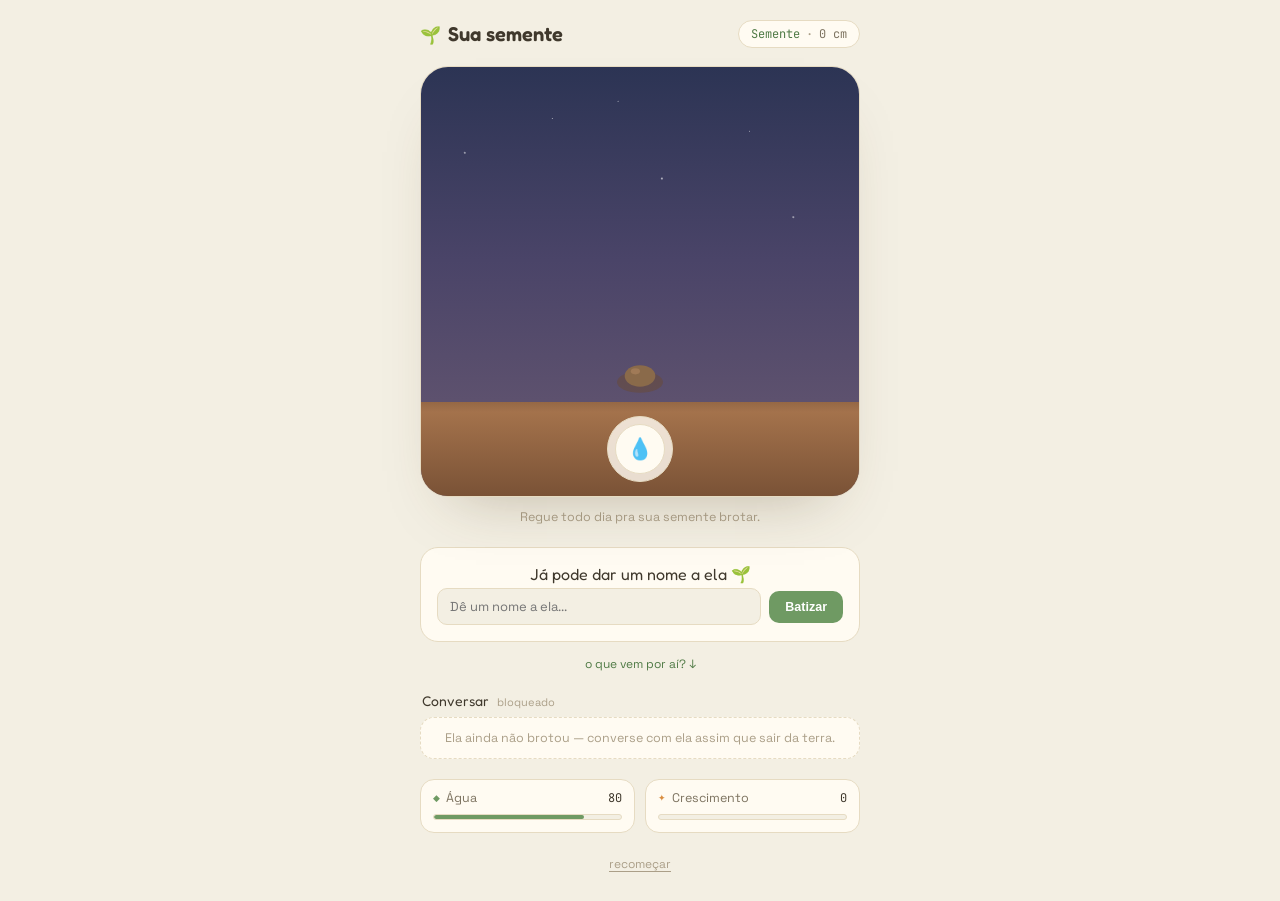
==== commit 9d3a2390: "Permite nomear a arvore desde a fase de semente e adiciona explicacao das fases (o que vem por ai)" ====
--- a/index.html
+++ b/index.html
@@ -7,7 +7,7 @@
 <link rel="preconnect" href="https://fonts.googleapis.com">
 <link rel="preconnect" href="https://fonts.gstatic.com" crossorigin>
 <link href="https://fonts.googleapis.com/css2?family=Fredoka:wght@500;600;700&family=Space+Grotesk:wght@400;500;600&family=JetBrains+Mono:wght@500;600&display=swap" rel="stylesheet">
-<link rel="stylesheet" href="style.css?v=1">
+<link rel="stylesheet" href="style.css?v=2">
 </head>
 <body>
 
@@ -44,13 +44,16 @@
   </main>
 
   <div class="birth-card hidden" id="birthCard">
-    <p class="birth-title">Sua árvore nasceu! 🌿</p>
-    <p class="birth-species" id="birthSpecies"></p>
+    <p class="birth-title" id="birthTitle">Sua árvore nasceu! 🌿</p>
+    <p class="birth-species hidden" id="birthSpecies"></p>
     <div class="naming">
       <input type="text" id="treeNameInput" maxlength="24" placeholder="Dê um nome a ela...">
       <button class="name-confirm" id="btnConfirmTreeName">Batizar</button>
     </div>
   </div>
+
+  <button class="stages-toggle" id="btnStagesInfo">o que vem por aí? ↓</button>
+  <div class="stages-info hidden" id="stagesInfo"></div>
 
   <section class="chat-section" aria-label="Conversar">
     <div class="room-head">
@@ -100,6 +103,6 @@
 
 </div>
 
-<script src="script.js?v=1"></script>
+<script src="script.js?v=2"></script>
 </body>
 </html>
--- a/style.css
+++ b/style.css
@@ -299,6 +299,62 @@
   margin: 0 0 10px;
 }
 
+.birth-species.hidden { display: none; }
+
+.stages-toggle {
+  background: none;
+  border: none;
+  color: var(--sage-dark);
+  font-family: var(--font-body);
+  font-size: 12px;
+  text-align: center;
+  cursor: pointer;
+  margin-top: 10px;
+  padding: 4px;
+}
+
+.stages-info.hidden { display: none; }
+
+.stages-info {
+  margin-top: 8px;
+  background: var(--panel);
+  border: 1px solid var(--line);
+  border-radius: 14px;
+  padding: 10px 14px;
+  display: flex;
+  flex-direction: column;
+  gap: 8px;
+}
+
+.stage-row {
+  display: flex;
+  gap: 10px;
+  align-items: baseline;
+  font-size: 12.5px;
+  color: var(--ink-dim);
+}
+
+.stage-row .stage-dot {
+  font-size: 10px;
+  color: var(--ink-faint);
+  width: 12px;
+  flex-shrink: 0;
+}
+
+.stage-row.current {
+  color: var(--ink);
+  font-weight: 600;
+}
+
+.stage-row.current .stage-dot { color: var(--sage-dark); }
+
+.stage-row .stage-desc {
+  color: var(--ink-faint);
+  font-weight: 400;
+}
+
+.stage-row.current .stage-desc { color: var(--ink-dim); }
+
 /* ---------- room-head (reutilizado) ---------- */
 
 .room-head {
